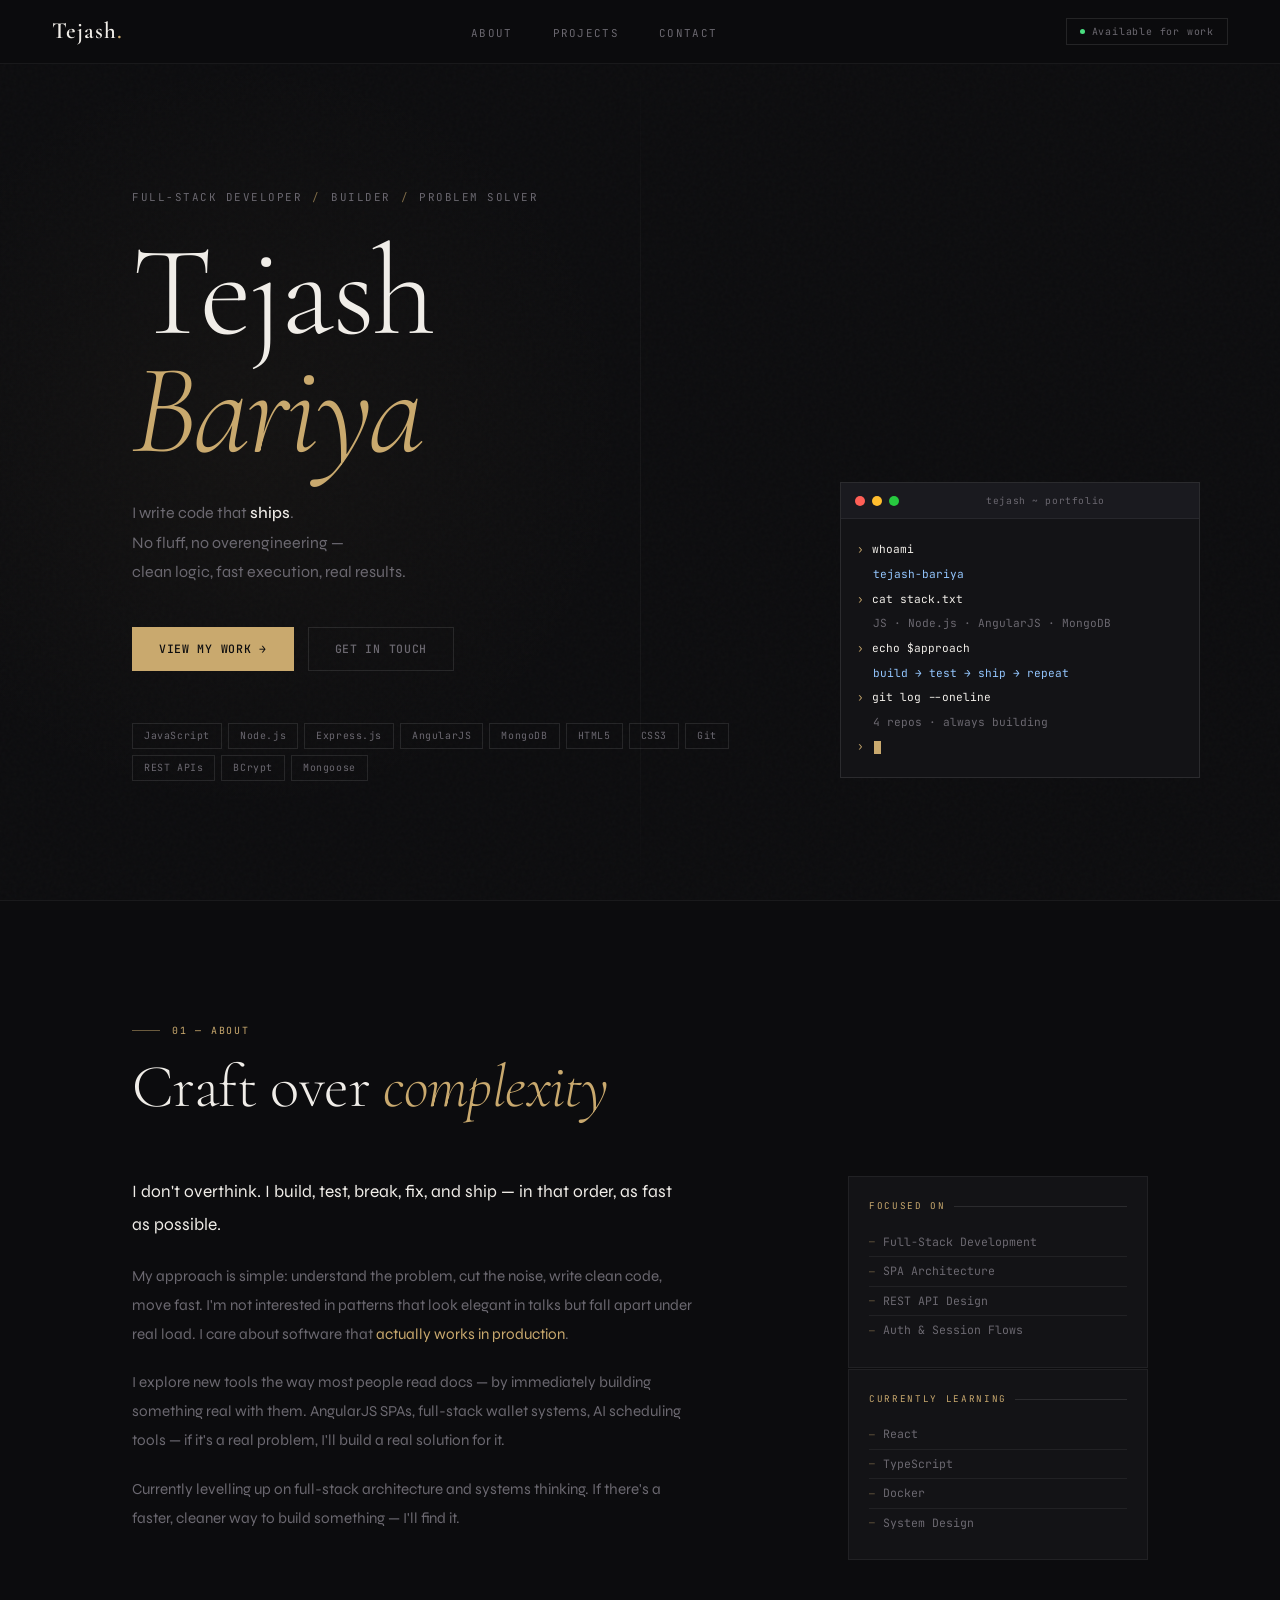
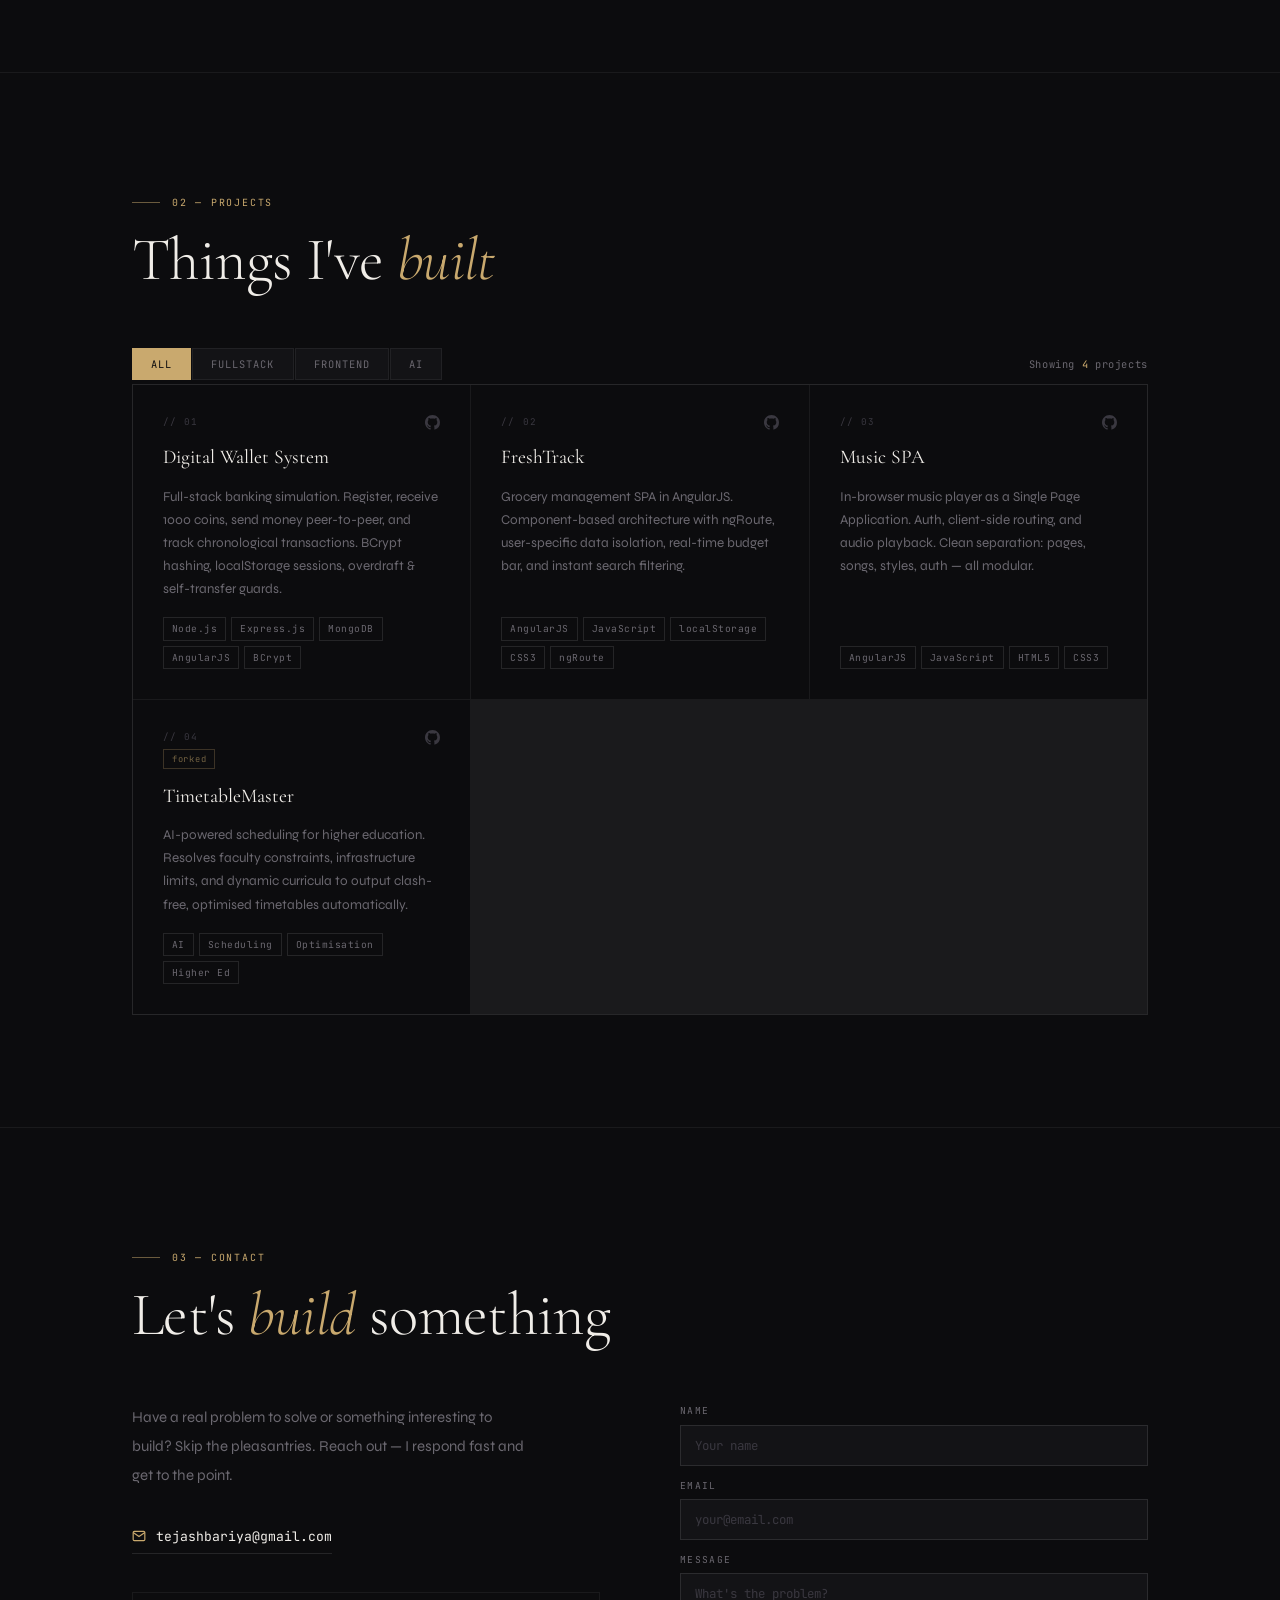
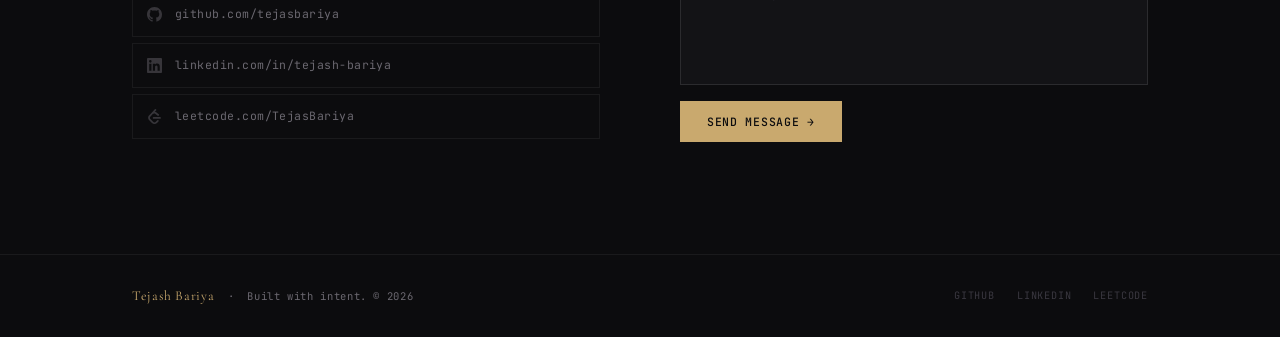
==== index.html @ 7a88cf32 "Add portfolio" ====
<!DOCTYPE html>
<html lang="en">
<head>
  <meta charset="UTF-8" />
  <meta name="viewport" content="width=device-width, initial-scale=1.0" />
  <title>Tejash Bariya — Full-Stack Developer</title>
  <meta name="description" content="Tejash Bariya — full-stack developer. Clean logic, fast execution, real results." />
  <link rel="preconnect" href="https://fonts.googleapis.com" />
  <link href="https://fonts.googleapis.com/css2?family=Cormorant+Garamond:ital,wght@0,300;0,400;0,600;1,300;1,400&family=Syne:wght@400;500;600;700;800&family=JetBrains+Mono:wght@300;400;500&display=swap" rel="stylesheet" />
  <link rel="stylesheet" href="assets/css/styles.css" />
</head>
<body>

<div class="cur-dot"  id="curDot"></div>
<div class="cur-ring" id="curRing"></div>

<nav class="nav" id="mainNav">
  <div class="logo">Tejash<span class="dot">.</span></div>
  <ul class="nav-links" id="navLinks">
    <li><a href="#about"    data-section="about">About</a></li>
    <li><a href="#projects" data-section="projects">Projects</a></li>
    <li><a href="#contact"  data-section="contact">Contact</a></li>
  </ul>
  <div style="display:flex;align-items:center;gap:16px;">
    <div class="avail-badge">
      <span class="avail-dot"></span>
      Available for work
    </div>
    <button class="burger" id="burgerBtn" aria-label="Toggle menu" aria-expanded="false">
      <span></span><span></span><span></span>
    </button>
  </div>
</nav>

<div class="mob-menu" id="mobMenu" aria-hidden="true">
  <a href="#about"    class="mob-link">About</a>
  <a href="#projects" class="mob-link">Projects</a>
  <a href="#contact"  class="mob-link">Contact</a>
  <div class="mob-socials">
    <a href="https://github.com/tejasbariya"             target="_blank" rel="noopener">GitHub</a>
    <a href="https://www.linkedin.com/in/tejash-bariya/" target="_blank" rel="noopener">LinkedIn</a>
    <a href="https://leetcode.com/u/TejasBariya/"        target="_blank" rel="noopener">LeetCode</a>
  </div>
</div>

<main>

  <section class="hero" id="home">
    <div class="hero-noise"></div>
    <div class="hero-line"></div>
    <div class="hero-glow"></div>
    <div class="wrap" style="width:100%;position:relative;">
      <div class="hero-inner">

        <div class="hero-eyebrow">
          Full-Stack Developer
          <span class="sep">/</span>
          Builder
          <span class="sep">/</span>
          Problem Solver
        </div>

        <h1 class="hero-name">
          <span class="filled">Tejash</span>
          <span class="outline"><span class="gold-italic">Bariya</span></span>
        </h1>

        <p class="hero-desc">
          I write code that <strong>ships</strong>.<br />
          No fluff, no overengineering —<br />
          clean logic, fast execution, real results.
        </p>

        <div class="hero-actions">
          <a href="#projects" class="btn btn-primary">View My Work →</a>
          <a href="#contact"  class="btn btn-ghost">Get In Touch</a>
        </div>

        <div class="hero-tech" id="heroTech"></div>
      </div>

      <div class="term-widget" aria-hidden="true">
        <div class="term-bar">
          <span class="tb r"></span>
          <span class="tb y"></span>
          <span class="tb g"></span>
          <span class="term-file">tejash ~ portfolio</span>
        </div>
        <div class="term-body" id="termBody"></div>
      </div>
    </div>
  </section>

  <section class="section" id="about">
    <div class="wrap">
      <div class="reveal">
        <div class="sec-label">01 — About</div>
        <h2 class="sec-title">Craft over <em>complexity</em></h2>
      </div>
      <div class="about-wrap">
        <div class="about-body reveal">
          <p>I don't overthink. I build, test, break, fix, and ship — in that order, as fast as possible.</p>
          <p>My approach is simple: understand the problem, cut the noise, write clean code, move fast. I'm not interested in patterns that look elegant in talks but fall apart under real load. I care about software that <em>actually works in production</em>.</p>
          <p>I explore new tools the way most people read docs — by immediately building something real with them. AngularJS SPAs, full-stack wallet systems, AI scheduling tools — if it's a real problem, I'll build a real solution for it.</p>
          <p>Currently levelling up on full-stack architecture and systems thinking. If there's a faster, cleaner way to build something — I'll find it.</p>
        </div>
        <div class="info-stack reveal" id="infoCards"></div>
      </div>
    </div>
  </section>

  <section class="section" id="projects">
    <div class="wrap">
      <div class="reveal">
        <div class="sec-label">02 — Projects</div>
        <h2 class="sec-title">Things I've <em>built</em></h2>
      </div>
      <div class="reveal">
        <div class="projects-top">
          <div class="filter-row" id="filterBar"></div>
          <div class="proj-tally">Showing <span id="projCount">4</span> projects</div>
        </div>
        <div class="proj-grid" id="projGrid"></div>
      </div>
    </div>
  </section>

  <section class="section" id="contact">
    <div class="wrap">
      <div class="reveal">
        <div class="sec-label">03 — Contact</div>
        <h2 class="sec-title">Let's <em>build</em> something</h2>
      </div>
      <div class="contact-wrap">

        <div class="reveal">
          <p class="contact-intro">
            Have a real problem to solve or something interesting to build?
            Skip the pleasantries. Reach out — I respond fast and get to the point.
          </p>
          <a href="mailto:tejashbariya@gmail.com" class="contact-email-link">
            <svg width="14" height="14" viewBox="0 0 24 24" fill="none" stroke="currentColor" stroke-width="2">
              <path d="M4 4h16c1.1 0 2 .9 2 2v12c0 1.1-.9 2-2 2H4c-1.1 0-2-.9-2-2V6c0-1.1.9-2 2-2z"/>
              <polyline points="22,6 12,13 2,6"/>
            </svg>
            tejashbariya@gmail.com
          </a>
          <div class="social-list">
            <a href="https://github.com/tejasbariya" target="_blank" rel="noopener" class="social-link">
              <svg width="15" height="15" viewBox="0 0 24 24" fill="currentColor"><path d="M12 0C5.37 0 0 5.37 0 12c0 5.31 3.435 9.795 8.205 11.385.6.105.825-.255.825-.57 0-.285-.015-1.23-.015-2.235-3.015.555-3.795-.735-4.035-1.41-.135-.345-.72-1.41-1.23-1.695-.42-.225-1.02-.78-.015-.795.945-.015 1.62.87 1.845 1.23 1.08 1.815 2.805 1.305 3.495.99.105-.78.42-1.305.765-1.605-2.67-.3-5.46-1.335-5.46-5.925 0-1.305.465-2.385 1.23-3.225-.12-.3-.54-1.53.12-3.18 0 0 1.005-.315 3.3 1.23.96-.27 1.98-.405 3-.405s2.04.135 3 .405c2.295-1.56 3.3-1.23 3.3-1.23.66 1.65.24 2.88.12 3.18.765.84 1.23 1.905 1.23 3.225 0 4.605-2.805 5.625-5.475 5.925.435.375.81 1.095.81 2.22 0 1.605-.015 2.895-.015 3.3 0 .315.225.69.825.57A12.02 12.02 0 0 0 24 12c0-6.63-5.37-12-12-12z"/></svg>
              <span class="social-name">github.com/tejasbariya</span>
              <span class="social-arr">→</span>
            </a>
            <a href="https://www.linkedin.com/in/tejash-bariya/" target="_blank" rel="noopener" class="social-link">
              <svg width="15" height="15" viewBox="0 0 24 24" fill="currentColor"><path d="M20.447 20.452h-3.554v-5.569c0-1.328-.027-3.037-1.852-3.037-1.853 0-2.136 1.445-2.136 2.939v5.667H9.351V9h3.414v1.561h.046c.477-.9 1.637-1.85 3.37-1.85 3.601 0 4.267 2.37 4.267 5.455v6.286zM5.337 7.433a2.062 2.062 0 0 1-2.063-2.065 2.064 2.064 0 1 1 2.063 2.065zm1.782 13.019H3.555V9h3.564v11.452zM22.225 0H1.771C.792 0 0 .774 0 1.729v20.542C0 23.227.792 24 1.771 24h20.451C23.2 24 24 23.227 24 22.271V1.729C24 .774 23.2 0 22.222 0h.003z"/></svg>
              <span class="social-name">linkedin.com/in/tejash-bariya</span>
              <span class="social-arr">→</span>
            </a>
            <a href="https://leetcode.com/u/TejasBariya/" target="_blank" rel="noopener" class="social-link">
              <svg width="15" height="15" viewBox="0 0 24 24" fill="currentColor"><path d="M13.483 0a1.374 1.374 0 0 0-.961.438L7.116 6.226l-3.854 4.126a5.266 5.266 0 0 0-1.209 2.104 5.35 5.35 0 0 0-.125.513 5.527 5.527 0 0 0 .062 2.362 5.83 5.83 0 0 0 .349 1.017 5.938 5.938 0 0 0 1.271 1.818l4.277 4.193.039.038c2.248 2.165 5.852 2.133 8.063-.074l2.396-2.392c.54-.54.54-1.414.003-1.955a1.378 1.378 0 0 0-1.951-.003l-2.396 2.392a3.021 3.021 0 0 1-4.205.038l-.02-.019-4.276-4.193c-.652-.64-.972-1.469-.948-2.263a2.68 2.68 0 0 1 .066-.523 2.545 2.545 0 0 1 .619-1.164L9.13 8.114c1.058-1.134 3.204-1.27 4.43-.278l3.501 2.831c.593.48 1.461.387 1.94-.207a1.384 1.384 0 0 0-.207-1.943l-3.5-2.831c-.8-.647-1.766-1.045-2.774-1.202l2.015-2.158A1.384 1.384 0 0 0 13.483 0zm-2.866 12.815a1.38 1.38 0 0 0-1.38 1.382 1.38 1.38 0 0 0 1.38 1.382H20.79a1.38 1.38 0 0 0 1.38-1.382 1.38 1.38 0 0 0-1.38-1.382z"/></svg>
              <span class="social-name">leetcode.com/TejasBariya</span>
              <span class="social-arr">→</span>
            </a>
          </div>
        </div>

        <div class="reveal">
          <form class="form-stack" id="contactForm" novalidate>
            <div class="form-group">
              <label class="form-label" for="fname">Name</label>
              <input id="fname" type="text" name="name" class="form-input" placeholder="Your name" required autocomplete="name" />
            </div>
            <div class="form-group">
              <label class="form-label" for="femail">Email</label>
              <input id="femail" type="email" name="email" class="form-input" placeholder="your@email.com" required autocomplete="email" />
            </div>
            <div class="form-group">
              <label class="form-label" for="fmsg">Message</label>
              <textarea id="fmsg" name="message" class="form-input form-textarea" placeholder="What's the problem?" required></textarea>
            </div>
            <div class="form-footer">
              <button type="submit" class="btn btn-primary" id="submitBtn">Send Message →</button>
              <span class="form-status" id="formStatus" role="status" aria-live="polite"></span>
            </div>
          </form>
        </div>

      </div>
    </div>
  </section>

</main>

<footer>
  <div class="wrap">
    <div class="footer-inner">
      <div class="footer-left"><strong>Tejash Bariya</strong> &nbsp;·&nbsp; Built with intent. &copy; <span id="footYear"></span></div>
      <div class="footer-right">
        <a href="https://github.com/tejasbariya"             target="_blank" rel="noopener">GitHub</a>
        <a href="https://www.linkedin.com/in/tejash-bariya/" target="_blank" rel="noopener">LinkedIn</a>
        <a href="https://leetcode.com/u/TejasBariya/"        target="_blank" rel="noopener">LeetCode</a>
      </div>
    </div>
  </div>
</footer>

<script src="data/data.js"></script>
<script src="assets/js/main.js"></script>
</body>
</html>
---- assets/css/styles.css ----
@import url('https://fonts.googleapis.com/css2?family=Cormorant+Garamond:ital,wght@0,300;0,400;0,600;1,300;1,400&family=Syne:wght@400;500;600;700;800&family=JetBrains+Mono:wght@300;400;500&display=swap');

*, *::before, *::after { box-sizing: border-box; margin: 0; padding: 0; }

:root {
  --ink:    #0c0c0e;
  --ink2:   #131316;
  --ink3:   #1a1a1f;
  --border: rgba(255,255,255,.06);
  --border2:rgba(255,255,255,.10);
  --text:   #f0ede8;
  --muted:  #6b6870;
  --muted2: #3a3840;
  --gold:   #c9a96e;
  --gold-d: #a07840;
  --gold-g: rgba(201,169,110,.07);
  --gold-glow: rgba(201,169,110,.15);
  --mono:   'JetBrains Mono', monospace;
  --serif:  'Cormorant Garamond', serif;
  --sans:   'Syne', sans-serif;
  --nav-h:  64px;
  --max:    1120px;
  --ease:   cubic-bezier(.25,.46,.45,.94);
}

html { scroll-behavior: smooth; font-size: 16px; }

body {
  background: var(--ink);
  color: var(--text);
  font-family: var(--sans);
  line-height: 1.6;
  -webkit-font-smoothing: antialiased;
  overflow-x: hidden;
}

a { color: inherit; text-decoration: none; }
ul { list-style: none; }
button { font-family: inherit; cursor: pointer; }

::-webkit-scrollbar { width: 2px; }
::-webkit-scrollbar-track { background: var(--ink); }
::-webkit-scrollbar-thumb { background: var(--muted2); }
::-webkit-scrollbar-thumb:hover { background: var(--gold); }
::selection { background: var(--gold); color: #000; }

.cur-dot, .cur-ring {
  position: fixed; border-radius: 50%;
  pointer-events: none; z-index: 9999; opacity: 0;
  left: -100px; top: -100px; transition: opacity .3s;
}
.cur-dot {
  width: 7px; height: 7px; background: var(--gold);
  transform: translate(-50%,-50%);
  transition: opacity .3s, transform .1s;
}
.cur-ring {
  width: 32px; height: 32px;
  border: 1px solid rgba(201,169,110,.35);
  transform: translate(-50%,-50%);
  transition: opacity .3s, width .18s, height .18s, border-color .18s;
}
body.mouse-active .cur-dot,
body.mouse-active .cur-ring { opacity: 1; }
body.mouse-active,
body.mouse-active a,
body.mouse-active button { cursor: none; }
.cur-dot.hov { transform: translate(-50%,-50%) scale(.2); }
.cur-ring.hov { width: 52px; height: 52px; border-color: rgba(201,169,110,.7); }

nav.nav {
  position: fixed; top: 0; left: 0; right: 0; height: var(--nav-h);
  display: flex; align-items: center; justify-content: space-between;
  padding: 0 52px;
  background: rgba(12,12,14,.92);
  backdrop-filter: blur(20px);
  border-bottom: 1px solid var(--border);
  z-index: 500; transition: border-color .4s;
}
nav.nav.lit { border-bottom-color: rgba(201,169,110,.18); }

.logo {
  font-family: var(--serif);
  font-size: 1.45rem; font-weight: 600; letter-spacing: .04em;
  color: var(--text);
}
.logo .dot { color: var(--gold); }

.nav-links { display: flex; gap: 40px; }
.nav-links a {
  font-family: var(--mono);
  font-size: .68rem; letter-spacing: .12em; text-transform: uppercase;
  color: var(--muted); transition: color .2s;
  position: relative; padding-bottom: 2px;
}
.nav-links a::after {
  content: ''; position: absolute; bottom: -2px; left: 0; right: 0;
  height: 1px; background: var(--gold);
  transform: scaleX(0); transform-origin: left;
  transition: transform .25s var(--ease);
}
.nav-links a:hover,
.nav-links a.active { color: var(--text); }
.nav-links a.active::after,
.nav-links a:hover::after { transform: scaleX(1); }

.avail-badge {
  display: flex; align-items: center; gap: 7px;
  font-family: var(--mono); font-size: .62rem; letter-spacing: .08em;
  color: var(--muted); border: 1px solid var(--border2);
  padding: 5px 13px;
}
.avail-dot {
  width: 5px; height: 5px; border-radius: 50%; background: #4ade80;
  animation: pulse 2.2s infinite;
}
@keyframes pulse {
  0%,100% { opacity:1; box-shadow: 0 0 0 0 rgba(74,222,128,.4); }
  50%      { opacity:.7; box-shadow: 0 0 0 5px rgba(74,222,128,0); }
}

.burger {
  display: none; flex-direction: column; gap: 5px;
  background: none; border: none; padding: 6px 4px;
}
.burger span { display: block; width: 22px; height: 1px; background: var(--muted); transition: all .25s; }
.burger.open span:nth-child(1) { transform: translateY(6px) rotate(45deg); background: var(--gold); }
.burger.open span:nth-child(2) { opacity: 0; }
.burger.open span:nth-child(3) { transform: translateY(-6px) rotate(-45deg); background: var(--gold); }

.mob-menu {
  position: fixed; top: var(--nav-h); left: 0; right: 0; bottom: 0;
  background: var(--ink); z-index: 490;
  display: flex; flex-direction: column; justify-content: center;
  padding: 56px 52px;
  transform: translateX(100%);
  transition: transform .38s cubic-bezier(.77,0,.175,1);
  visibility: hidden;
}
.mob-menu.open { transform: translateX(0); visibility: visible; }
.mob-link {
  display: block;
  font-family: var(--serif); font-size: 2.8rem; font-weight: 300; font-style: italic;
  color: var(--muted2); padding: 14px 0;
  border-bottom: 1px solid var(--border);
  transition: color .2s, padding-left .22s;
}
.mob-link:hover { color: var(--text); padding-left: 16px; }
.mob-socials { display: flex; gap: 24px; margin-top: 40px; }
.mob-socials a {
  font-family: var(--mono); font-size: .7rem; letter-spacing: .08em;
  color: var(--muted); text-transform: uppercase; transition: color .2s;
}
.mob-socials a:hover { color: var(--gold); }

main { padding-top: var(--nav-h); }
.wrap { max-width: var(--max); margin: 0 auto; padding: 0 52px; }
.section { padding: 112px 0; border-top: 1px solid var(--border); }

.sec-label {
  display: inline-flex; align-items: center; gap: 12px;
  font-family: var(--mono); font-size: .62rem;
  color: var(--gold); letter-spacing: .18em; text-transform: uppercase;
  margin-bottom: 16px;
}
.sec-label::before { content: ''; width: 28px; height: 1px; background: var(--gold); opacity: .5; }
.sec-title {
  font-family: var(--serif); font-weight: 300;
  font-size: clamp(2.4rem, 5vw, 3.8rem);
  line-height: 1.08; letter-spacing: -.01em; color: var(--text);
  margin-bottom: 56px;
}
.sec-title em { font-style: italic; color: var(--gold); }

.hero {
  min-height: calc(100vh - var(--nav-h));
  display: flex; align-items: center;
  position: relative; overflow: hidden;
}

.hero-noise {
  position: absolute; inset: 0; opacity: .025; pointer-events: none;
  background-image: url("data:image/svg+xml,%3Csvg viewBox='0 0 256 256' xmlns='http://www.w3.org/2000/svg'%3E%3Cfilter id='noise'%3E%3CfeTurbulence type='fractalNoise' baseFrequency='0.9' numOctaves='4' stitchTiles='stitch'/%3E%3C/filter%3E%3Crect width='100%25' height='100%25' filter='url(%23noise)'/%3E%3C/svg%3E");
  background-repeat: repeat;
}

.hero-line {
  position: absolute; top: 0; bottom: 0; left: 50%;
  width: 1px; background: linear-gradient(to bottom, transparent, var(--border2) 30%, var(--border2) 70%, transparent);
  opacity: .4;
}

.hero-glow {
  position: absolute; width: 900px; height: 900px;
  left: -200px; top: 50%; transform: translateY(-55%);
  background: radial-gradient(circle, rgba(201,169,110,.04) 0%, transparent 60%);
  pointer-events: none;
}

.hero-inner { position: relative; z-index: 1; max-width: 680px; }

.hero-eyebrow {
  display: inline-flex; align-items: center; gap: 10px;
  font-family: var(--mono); font-size: .68rem; letter-spacing: .14em;
  color: var(--muted); text-transform: uppercase;
  margin-bottom: 28px;
  opacity: 0; animation: slideUp .6s .1s var(--ease) forwards;
}
.hero-eyebrow .sep { color: var(--gold); opacity: .6; }

.hero-name {
  font-family: var(--serif); font-weight: 300;
  font-size: clamp(4rem, 10vw, 8.5rem);
  line-height: .92; letter-spacing: -.02em;
  margin-bottom: 28px;
  opacity: 0; animation: slideUp .7s .2s var(--ease) forwards;
}
.hero-name .outline {
  display: block; color: transparent;
  -webkit-text-stroke: 1px rgba(201,169,110,.3);
}
.hero-name .filled { display: block; color: var(--text); }
.hero-name .gold-italic { font-style: italic; color: var(--gold); -webkit-text-stroke: 0; }

.hero-desc {
  font-size: 1rem; color: var(--muted); line-height: 1.85; max-width: 420px;
  margin-bottom: 40px;
  opacity: 0; animation: slideUp .6s .35s var(--ease) forwards;
}
.hero-desc strong { color: var(--text); font-weight: 500; }

.hero-actions {
  display: flex; gap: 14px; flex-wrap: wrap; margin-bottom: 52px;
  opacity: 0; animation: slideUp .6s .45s var(--ease) forwards;
}

.hero-tech {
  display: flex; flex-wrap: wrap; gap: 6px;
  opacity: 0; animation: slideUp .6s .55s var(--ease) forwards;
}
.tech-tag {
  font-family: var(--mono); font-size: .62rem; letter-spacing: .06em;
  padding: 4px 11px; border: 1px solid var(--border2);
  color: var(--muted); transition: all .2s;
}
.tech-tag:hover { border-color: var(--gold); color: var(--gold); background: var(--gold-g); }

.term-widget {
  position: absolute; right: 0; top: 50%; transform: translateY(-50%);
  width: 360px;
  background: var(--ink2);
  border: 1px solid var(--border2);
  font-family: var(--mono); font-size: .7rem;
  opacity: 0; animation: slideUp .7s .65s var(--ease) forwards;
}
.term-bar {
  display: flex; align-items: center; gap: 7px;
  padding: 10px 14px; border-bottom: 1px solid var(--border);
  background: var(--ink3);
}
.tb { width: 10px; height: 10px; border-radius: 50%; }
.tb.r { background: #ff5f56; } .tb.y { background: #ffbd2e; } .tb.g { background: #27c93f; }
.term-file {
  margin: 0 auto; font-size: .6rem; color: var(--muted); letter-spacing: .06em;
}
.term-body { padding: 18px 16px; line-height: 2.2; }
.t-row { display: flex; gap: 8px; }
.t-prompt { color: var(--gold); } .t-cmd { color: var(--text); }
.t-out { color: var(--muted); padding-left: 16px; }
.t-out.hi { color: #93c5fd; }
.t-cursor {
  display: inline-block; width: 7px; height: 13px;
  background: var(--gold); vertical-align: middle; margin-left: 2px;
  animation: blink 1s step-end infinite;
}
@keyframes blink { 0%,100%{opacity:1} 50%{opacity:0} }

.btn {
  display: inline-flex; align-items: center; gap: 8px;
  padding: 12px 26px;
  font-family: var(--mono); font-size: .72rem; font-weight: 500; letter-spacing: .06em;
  border: 1px solid transparent; transition: all .22s var(--ease);
  white-space: nowrap; text-transform: uppercase;
}
.btn-primary {
  background: var(--gold); color: #0c0c0e; border-color: var(--gold);
}
.btn-primary:hover {
  background: transparent; color: var(--gold);
}
.btn-ghost {
  background: transparent; color: var(--muted); border-color: var(--border2);
}
.btn-ghost:hover { border-color: var(--gold); color: var(--gold); }

.about-wrap {
  display: grid; grid-template-columns: 1fr 300px; gap: 80px; align-items: start;
}
.about-body p {
  font-size: .95rem; color: var(--muted); line-height: 1.9;
  margin-bottom: 20px; max-width: 560px;
}
.about-body p:first-child { color: var(--text); font-size: 1.08rem; }
.about-body em { color: var(--gold); font-style: normal; }

.info-stack { display: flex; flex-direction: column; gap: 1px; }
.info-card {
  background: var(--ink2); padding: 22px 20px; border: 1px solid var(--border);
  transition: border-color .2s;
}
.info-card:hover { border-color: var(--border2); }
.info-card-label {
  font-family: var(--mono); font-size: .58rem; letter-spacing: .18em;
  text-transform: uppercase; color: var(--gold); margin-bottom: 14px;
  display: flex; align-items: center; gap: 8px;
}
.info-card-label::after { content: ''; flex: 1; height: 1px; background: var(--border2); }
.info-card li {
  font-family: var(--mono); font-size: .72rem; color: var(--muted);
  padding: 5px 0; border-bottom: 1px solid var(--border);
  display: flex; align-items: center; gap: 8px;
}
.info-card li:last-child { border: none; }
.info-card li::before { content: '—'; color: var(--gold); opacity: .5; font-size: .6rem; }

.projects-top {
  display: flex; align-items: center; justify-content: space-between;
  margin-bottom: 4px; flex-wrap: wrap; gap: 12px;
}
.filter-row { display: flex; gap: 1px; }
.filter-btn {
  font-family: var(--mono); font-size: .65rem; letter-spacing: .1em; text-transform: uppercase;
  padding: 8px 18px; background: var(--ink2); color: var(--muted);
  border: 1px solid var(--border); transition: all .18s;
}
.filter-btn:hover { background: var(--ink3); color: var(--text); }
.filter-btn.active { background: var(--gold); color: #0c0c0e; border-color: var(--gold); }
.proj-tally {
  font-family: var(--mono); font-size: .65rem; color: var(--muted); letter-spacing: .06em;
}
.proj-tally span { color: var(--gold); }

.proj-grid {
  display: grid; grid-template-columns: repeat(auto-fill, minmax(310px,1fr));
  gap: 1px; background: var(--border); border: 1px solid var(--border);
  margin-top: 2px;
}
.proj-card {
  background: var(--ink); padding: 30px;
  display: flex; flex-direction: column; gap: 16px;
  position: relative; overflow: hidden; transition: background .22s;
}
.proj-card::before {
  content: ''; position: absolute; left: 0; top: 0; bottom: 0;
  width: 0; background: linear-gradient(to bottom, var(--gold), var(--gold-d));
  transition: width .22s var(--ease);
}
.proj-card:hover { background: var(--ink2); }
.proj-card:hover::before { width: 2px; }
.proj-card.hidden { display: none; }

.pc-header { display: flex; justify-content: space-between; align-items: flex-start; }
.pc-num {
  font-family: var(--mono); font-size: .58rem; color: var(--muted2);
  letter-spacing: .12em;
}
.pc-badge {
  font-family: var(--mono); font-size: .55rem; letter-spacing: .08em;
  padding: 2px 8px; border: 1px solid rgba(201,169,110,.25);
  color: rgba(201,169,110,.55); margin-top: 4px; width: fit-content;
}
.pc-links-row { display: flex; gap: 12px; align-items: center; }
.pc-icon { color: var(--muted2); transition: color .18s; display: flex; align-items: center; }
.pc-icon:hover { color: var(--gold); }

.pc-title {
  font-family: var(--serif); font-size: 1.22rem; font-weight: 400;
  color: var(--text); line-height: 1.2;
}
.pc-desc { font-size: .84rem; color: var(--muted); line-height: 1.72; flex: 1; }
.pc-tags { display: flex; flex-wrap: wrap; gap: 5px; }
.p-tag {
  font-family: var(--mono); font-size: .6rem; letter-spacing: .05em;
  padding: 3px 8px; border: 1px solid var(--border2); color: var(--muted);
  transition: all .15s;
}
.proj-card:hover .p-tag { border-color: rgba(201,169,110,.2); }

.contact-wrap { display: grid; grid-template-columns: 1fr 1fr; gap: 80px; align-items: start; }
.contact-intro { font-size: .94rem; color: var(--muted); line-height: 1.9; margin-bottom: 36px; max-width: 400px; }
.contact-email-link {
  display: inline-flex; align-items: center; gap: 10px;
  font-family: var(--mono); font-size: .82rem; color: var(--text);
  border-bottom: 1px solid var(--border2); padding-bottom: 6px;
  margin-bottom: 38px; transition: all .2s;
}
.contact-email-link:hover { color: var(--gold); border-color: var(--gold); }
.contact-email-link svg { color: var(--gold); }

.social-list { display: flex; flex-direction: column; gap: 6px; }
.social-link {
  display: flex; align-items: center; gap: 13px;
  font-family: var(--mono); font-size: .72rem; letter-spacing: .04em;
  color: var(--muted); padding: 12px 14px;
  border: 1px solid var(--border); transition: all .2s;
}
.social-link:hover {
  border-color: rgba(201,169,110,.35); color: var(--text);
  background: var(--gold-g); padding-left: 18px;
}
.social-link svg { opacity: .45; transition: opacity .2s; flex-shrink: 0; }
.social-link:hover svg { opacity: .9; }
.social-name { flex: 1; }
.social-arr { opacity: 0; transform: translateX(-4px); transition: all .2s; font-size: .75rem; }
.social-link:hover .social-arr { opacity: 1; transform: translateX(0); color: var(--gold); }

.form-stack { display: flex; flex-direction: column; gap: 12px; }
.form-group { display: flex; flex-direction: column; gap: 6px; }
.form-label {
  font-family: var(--mono); font-size: .6rem; letter-spacing: .14em;
  text-transform: uppercase; color: var(--muted);
}
.form-input {
  width: 100%; background: var(--ink2);
  border: 1px solid var(--border2); color: var(--text);
  font-family: var(--mono); font-size: .78rem;
  padding: 11px 14px; outline: none; resize: none;
  transition: border-color .18s, background .18s;
}
.form-input::placeholder { color: var(--muted2); }
.form-input:focus { border-color: var(--gold); background: var(--ink3); }
.form-textarea { min-height: 112px; }
.form-footer { display: flex; align-items: center; gap: 18px; margin-top: 4px; flex-wrap: wrap; }
.form-status {
  font-family: var(--mono); font-size: .7rem; color: var(--gold); min-height: 18px;
}
.form-status.error { color: #f87171; }

footer {
  border-top: 1px solid var(--border); padding: 30px 0;
  margin-top: 0;
}
.footer-inner {
  display: flex; justify-content: space-between; align-items: center;
  flex-wrap: wrap; gap: 14px;
}
.footer-left {
  font-family: var(--mono); font-size: .66rem; letter-spacing: .06em; color: var(--muted);
}
.footer-left strong { color: var(--gold); font-weight: 400; font-family: var(--serif); font-size: .85rem; }
.footer-right { display: flex; gap: 22px; }
.footer-right a {
  font-family: var(--mono); font-size: .64rem; letter-spacing: .08em;
  text-transform: uppercase; color: var(--muted2); transition: color .18s;
}
.footer-right a:hover { color: var(--gold); }

@keyframes slideUp {
  from { opacity: 0; transform: translateY(20px); }
  to   { opacity: 1; transform: translateY(0);  }
}
.reveal { opacity: 0; transform: translateY(16px); transition: opacity .5s var(--ease), transform .5s var(--ease); }
.reveal.in-view { opacity: 1; transform: translateY(0); }

@media (max-width: 1060px) { .term-widget { display: none; } }
@media (max-width: 900px) {
  .about-wrap { grid-template-columns: 1fr; }
  .contact-wrap { grid-template-columns: 1fr; }
}
@media (max-width: 680px) {
  .wrap { padding: 0 24px; }
  nav.nav { padding: 0 24px; }
  .section { padding: 80px 0; }
  .nav-links, .avail-badge { display: none; }
  .burger { display: flex; }
  .mob-menu { padding: 56px 24px; }
  .footer-inner { flex-direction: column; align-items: flex-start; }
}
@media (max-width: 480px) {
  .proj-grid { grid-template-columns: 1fr; }
  .hero-actions { flex-direction: column; align-items: flex-start; }
}
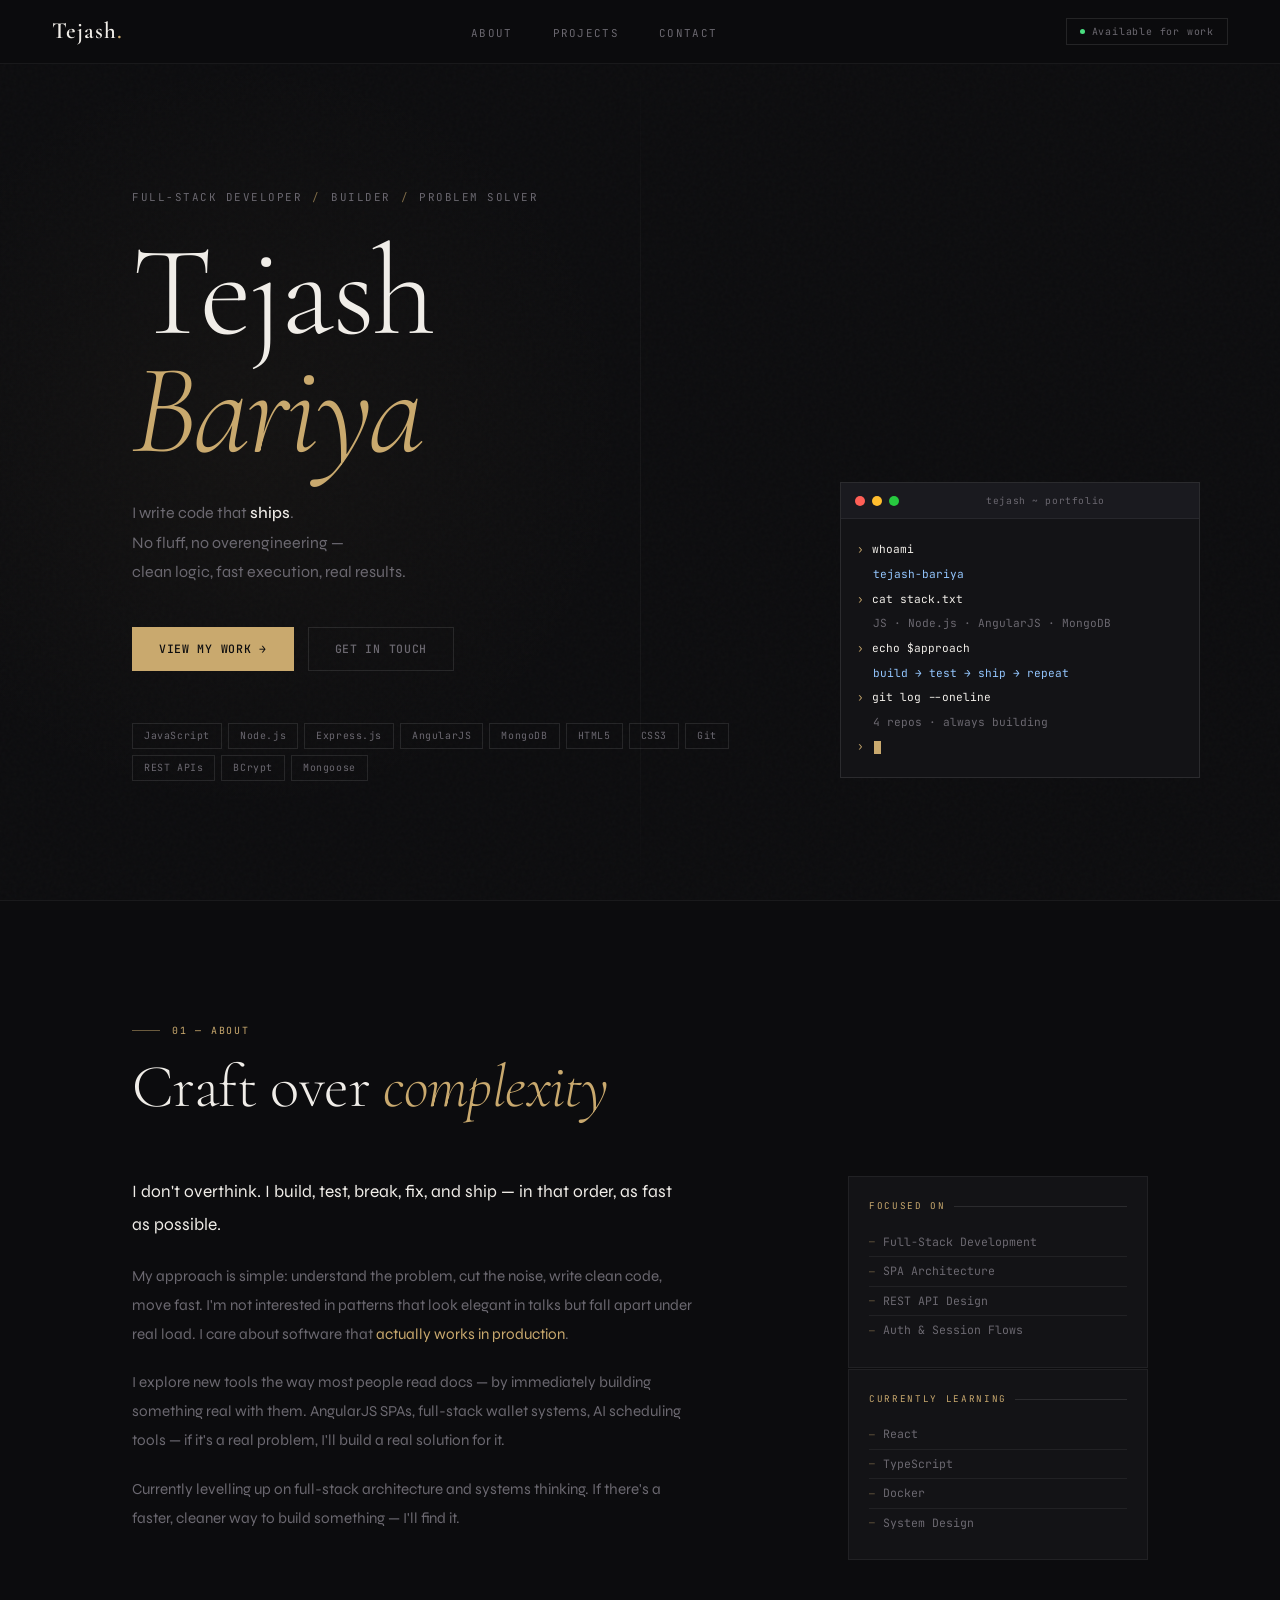
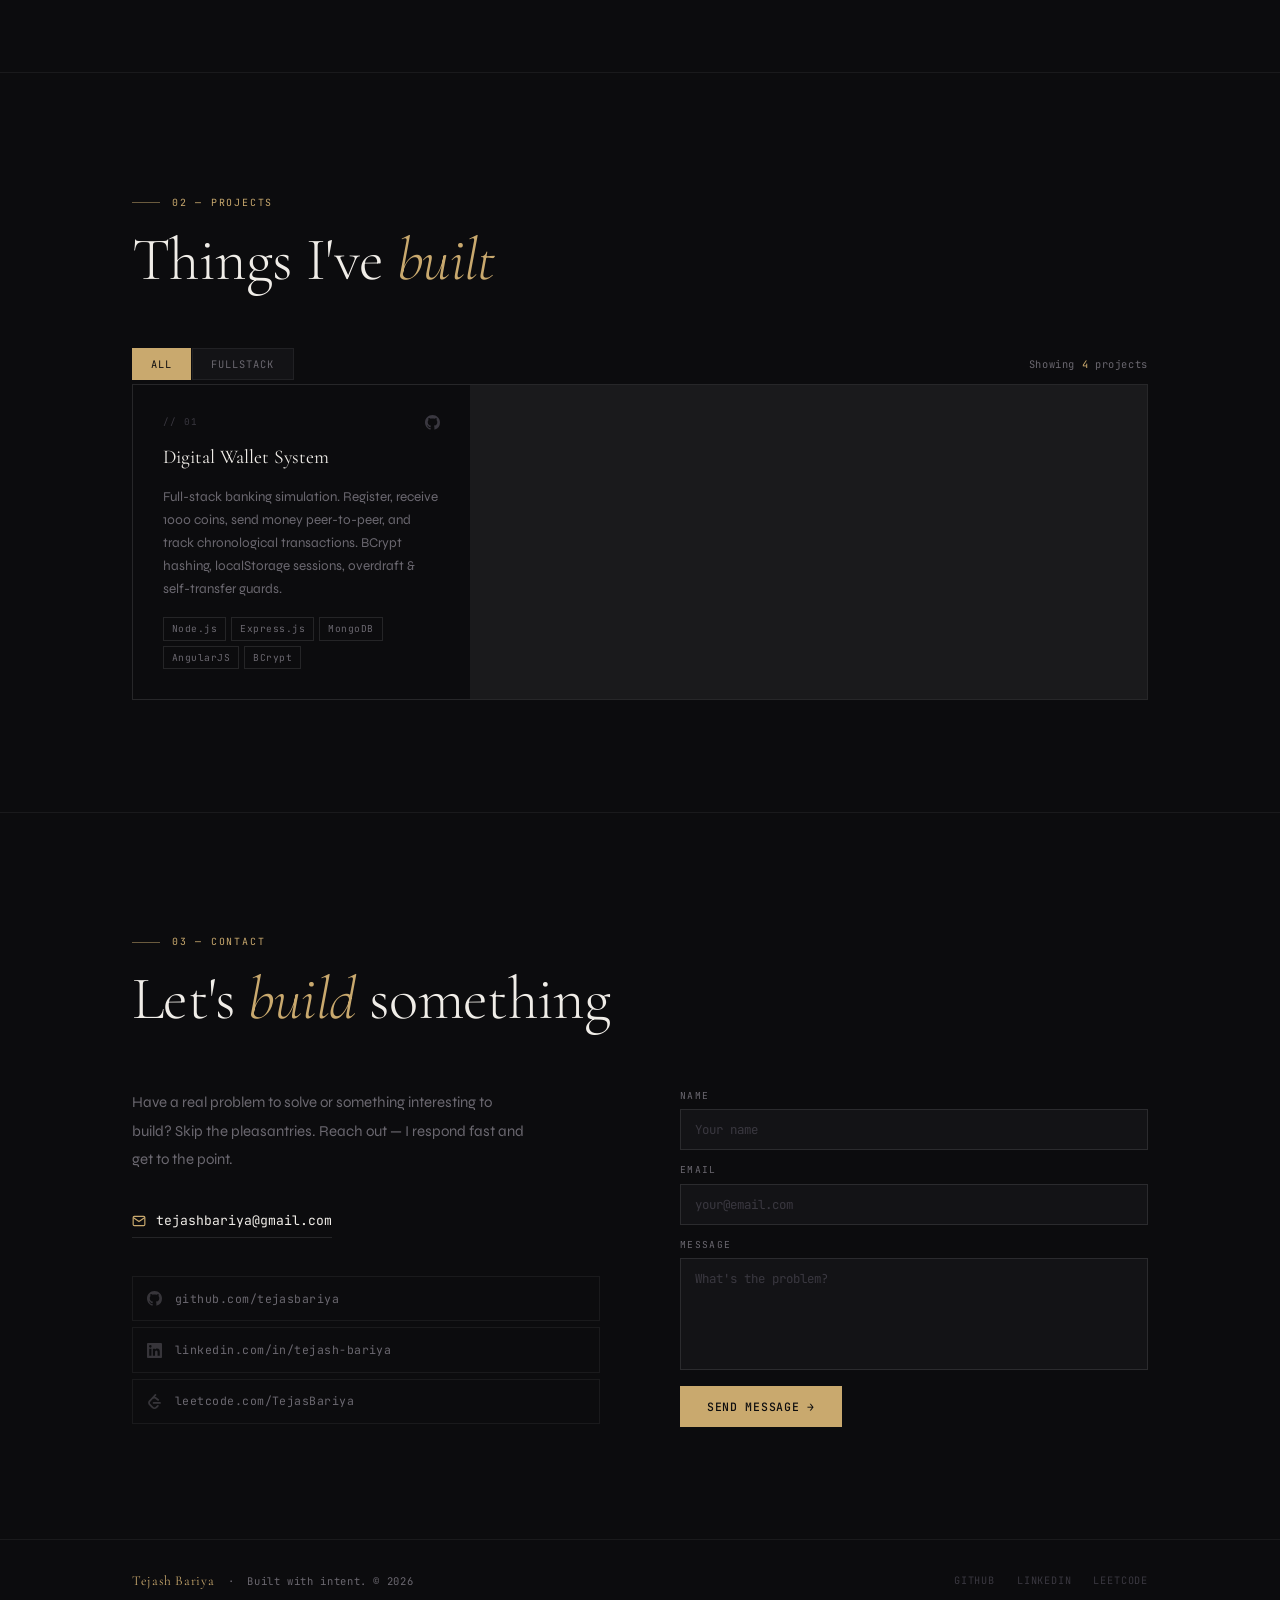
==== commit 2075decc: "feat(Admin): added Admin Panel for Me" ====
--- a/index.html
+++ b/index.html
@@ -8,6 +8,8 @@
   <link rel="preconnect" href="https://fonts.googleapis.com" />
   <link href="https://fonts.googleapis.com/css2?family=Cormorant+Garamond:ital,wght@0,300;0,400;0,600;1,300;1,400&family=Syne:wght@400;500;600;700;800&family=JetBrains+Mono:wght@300;400;500&display=swap" rel="stylesheet" />
   <link rel="stylesheet" href="assets/css/styles.css" />
+  <script src="https://identity.netlify.com/v1/netlify-identity-widget.js"></script>
+  <script src="assets/js/main.js"></script>
 </head>
 <body>
 
@@ -204,7 +206,17 @@
   </div>
 </footer>
 
-<script src="data/data.js"></script>
-<script src="assets/js/main.js"></script>
+<script>
+  if (window.netlifyIdentity) {
+    window.netlifyIdentity.on("init", user => {
+      if (!user) {
+        window.netlifyIdentity.on("login", () => {
+          document.location.href = "/admin/";
+        });
+      }
+    });
+  }
+</script>
+
 </body>
 </html>
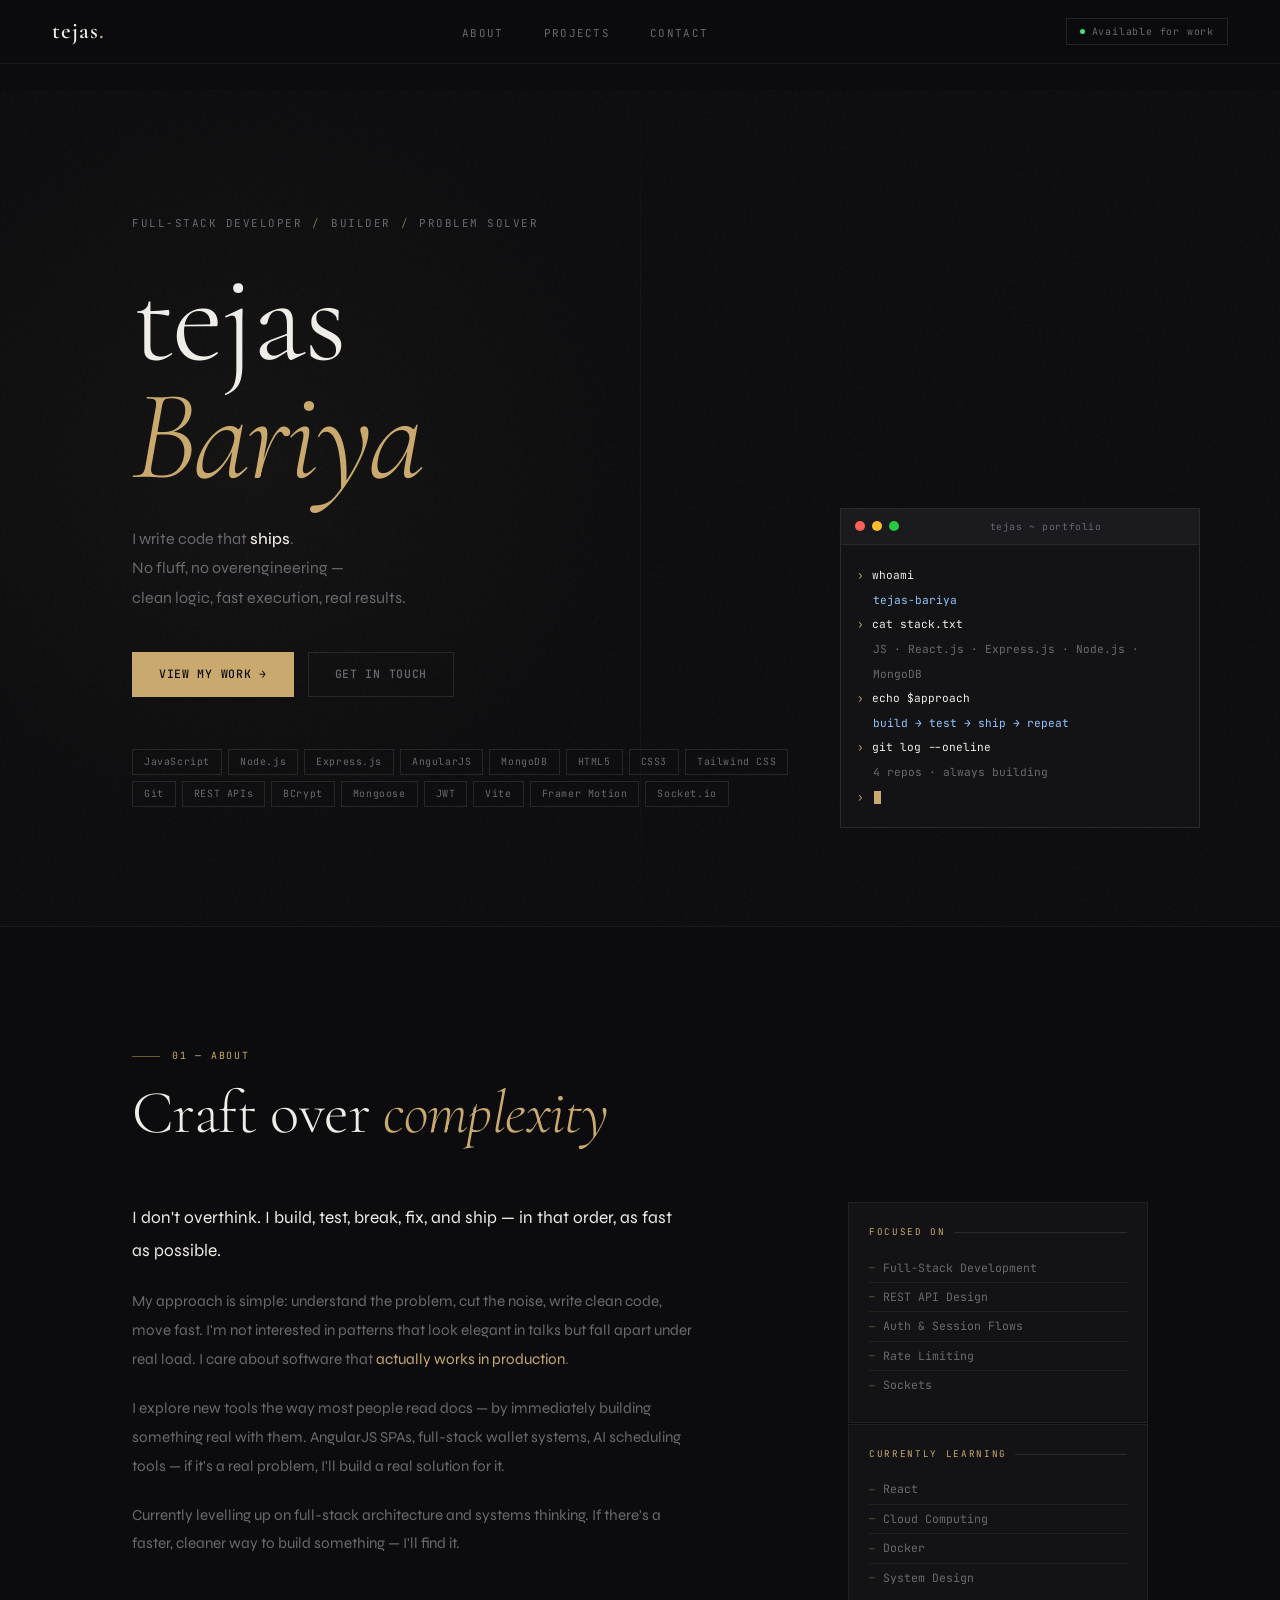
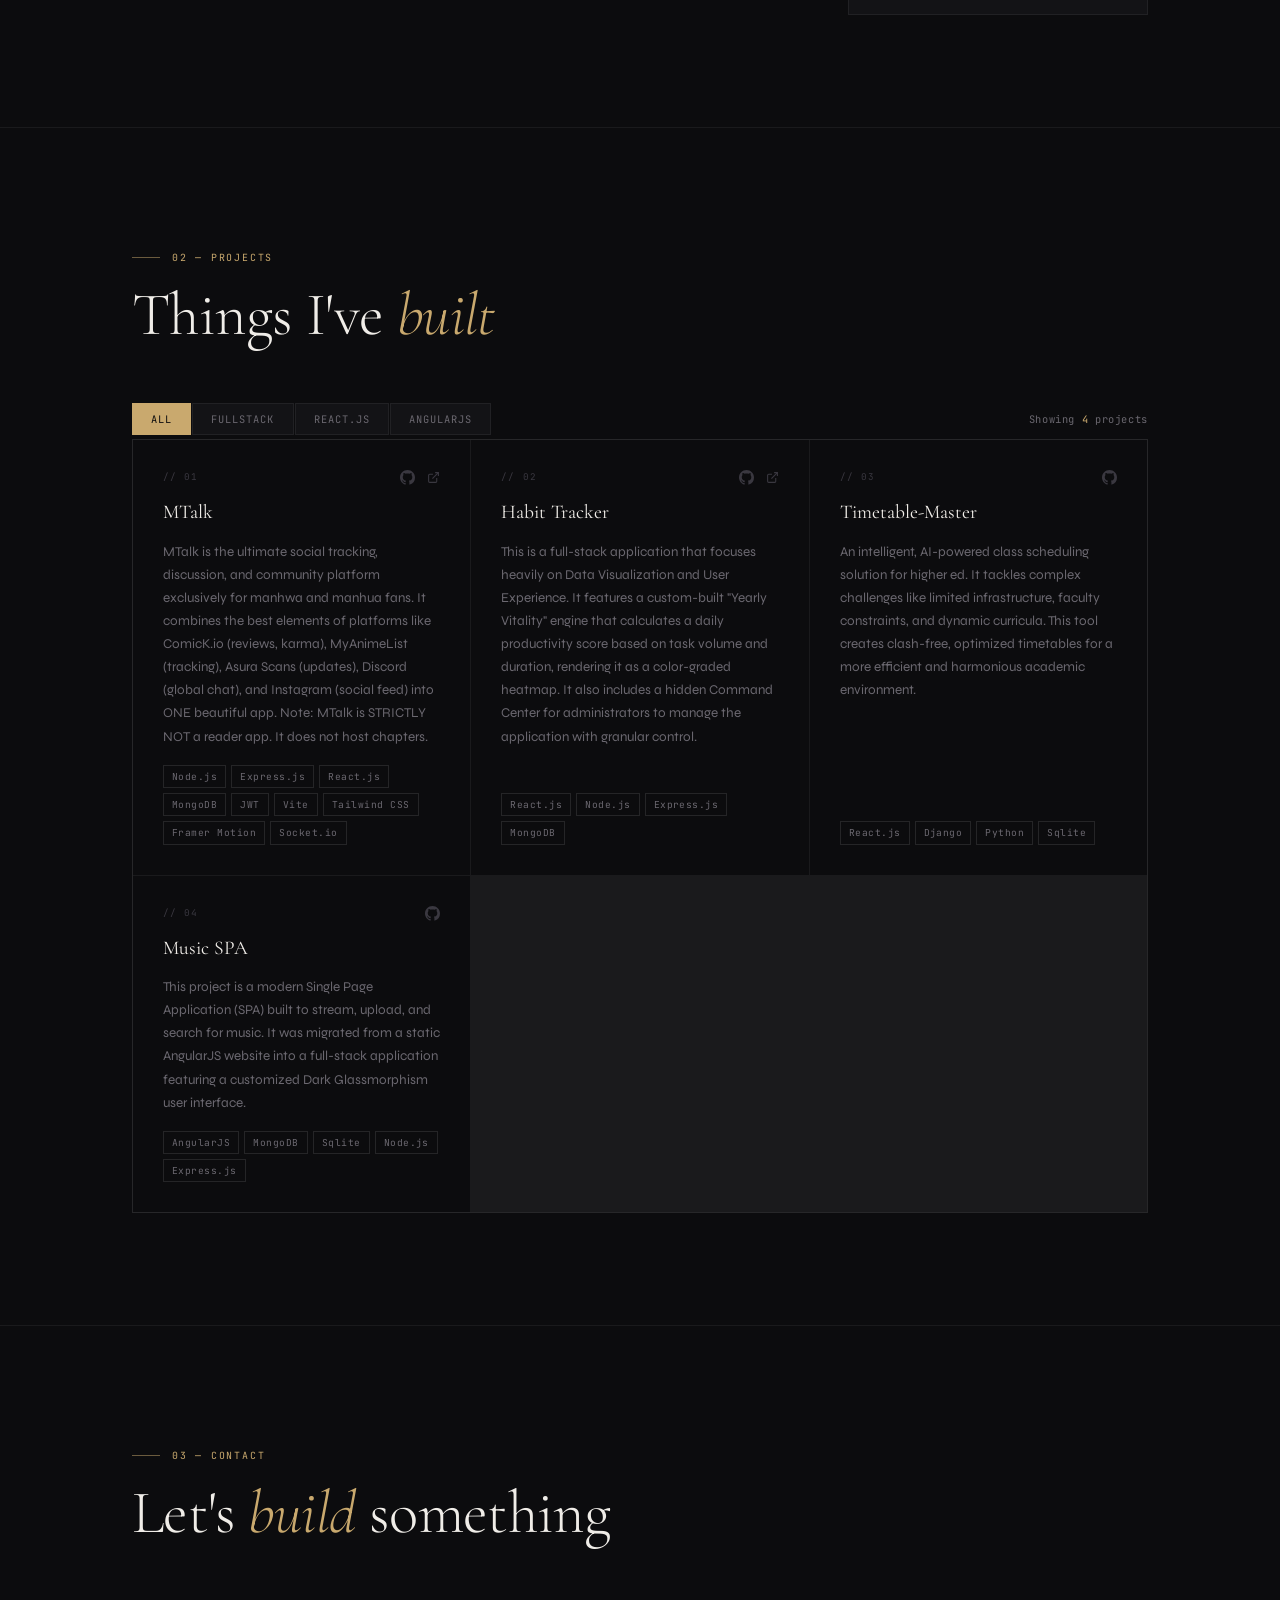
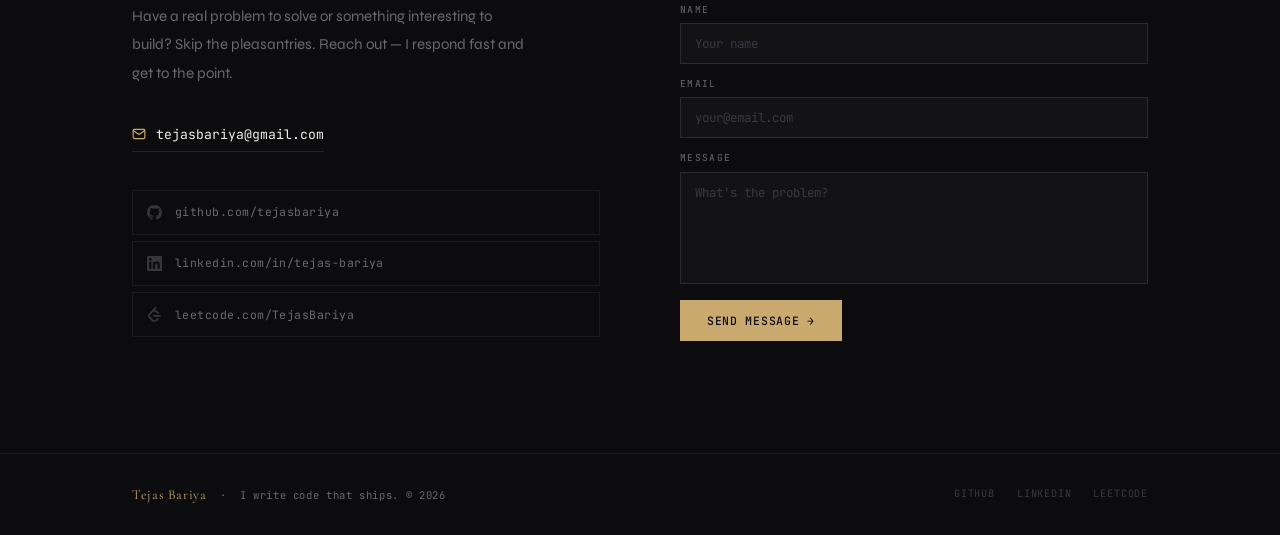
==== commit 1d995030: "Correct name capitalization in index.html" ====
--- a/index.html
+++ b/index.html
@@ -3,9 +3,9 @@
 <head>
   <meta charset="UTF-8" />
   <meta name="viewport" content="width=device-width, initial-scale=1.0" />
-  <title>Tejash Bariya — Full-Stack Developer</title>
-  <meta name="description" content="Tejash Bariya — full-stack developer. Clean logic, fast execution, real results." />
-  <link rel="preconnect" href="https://fonts.googleapis.com" />
+  <title id="site-title"></title>
+  <meta id="site-desc" name="description" content="" />
+   <link rel="preconnect" href="https://fonts.googleapis.com" />
   <link href="https://fonts.googleapis.com/css2?family=Cormorant+Garamond:ital,wght@0,300;0,400;0,600;1,300;1,400&family=Syne:wght@400;500;600;700;800&family=JetBrains+Mono:wght@300;400;500&display=swap" rel="stylesheet" />
   <link rel="stylesheet" href="assets/css/styles.css" />
   <script src="https://identity.netlify.com/v1/netlify-identity-widget.js"></script>
@@ -17,7 +17,7 @@
 <div class="cur-ring" id="curRing"></div>
 
 <nav class="nav" id="mainNav">
-  <div class="logo">Tejash<span class="dot">.</span></div>
+  <div class="logo"><span id="nav-logo-text"></span><span class="dot">.</span></div>
   <ul class="nav-links" id="navLinks">
     <li><a href="#about"    data-section="about">About</a></li>
     <li><a href="#projects" data-section="projects">Projects</a></li>
@@ -40,7 +40,7 @@
   <a href="#contact"  class="mob-link">Contact</a>
   <div class="mob-socials">
     <a href="https://github.com/tejasbariya"             target="_blank" rel="noopener">GitHub</a>
-    <a href="https://www.linkedin.com/in/tejash-bariya/" target="_blank" rel="noopener">LinkedIn</a>
+    <a href="https://www.linkedin.com/in/tejas-bariya/" target="_blank" rel="noopener">LinkedIn</a>
     <a href="https://leetcode.com/u/TejasBariya/"        target="_blank" rel="noopener">LeetCode</a>
   </div>
 </div>
@@ -54,24 +54,14 @@
     <div class="wrap" style="width:100%;position:relative;">
       <div class="hero-inner">
 
-        <div class="hero-eyebrow">
-          Full-Stack Developer
-          <span class="sep">/</span>
-          Builder
-          <span class="sep">/</span>
-          Problem Solver
-        </div>
+        <div class="hero-eyebrow" id="hero-eyebrow"></div>
 
         <h1 class="hero-name">
-          <span class="filled">Tejash</span>
-          <span class="outline"><span class="gold-italic">Bariya</span></span>
+          <span class="filled" id="hero-name-first"></span>
+          <span class="outline"><span class="gold-italic" id="hero-name-last"></span></span>
         </h1>
 
-        <p class="hero-desc">
-          I write code that <strong>ships</strong>.<br />
-          No fluff, no overengineering —<br />
-          clean logic, fast execution, real results.
-        </p>
+        <p class="hero-desc" id="hero-desc"></p>
 
         <div class="hero-actions">
           <a href="#projects" class="btn btn-primary">View My Work →</a>
@@ -86,7 +76,7 @@
           <span class="tb r"></span>
           <span class="tb y"></span>
           <span class="tb g"></span>
-          <span class="term-file">tejash ~ portfolio</span>
+          <span class="term-file">tejas ~ portfolio</span>
         </div>
         <div class="term-body" id="termBody"></div>
       </div>
@@ -100,12 +90,7 @@
         <h2 class="sec-title">Craft over <em>complexity</em></h2>
       </div>
       <div class="about-wrap">
-        <div class="about-body reveal">
-          <p>I don't overthink. I build, test, break, fix, and ship — in that order, as fast as possible.</p>
-          <p>My approach is simple: understand the problem, cut the noise, write clean code, move fast. I'm not interested in patterns that look elegant in talks but fall apart under real load. I care about software that <em>actually works in production</em>.</p>
-          <p>I explore new tools the way most people read docs — by immediately building something real with them. AngularJS SPAs, full-stack wallet systems, AI scheduling tools — if it's a real problem, I'll build a real solution for it.</p>
-          <p>Currently levelling up on full-stack architecture and systems thinking. If there's a faster, cleaner way to build something — I'll find it.</p>
-        </div>
+        <div class="about-body reveal" id="about-body"></div>
         <div class="info-stack reveal" id="infoCards"></div>
       </div>
     </div>
@@ -136,16 +121,13 @@
       <div class="contact-wrap">
 
         <div class="reveal">
-          <p class="contact-intro">
-            Have a real problem to solve or something interesting to build?
-            Skip the pleasantries. Reach out — I respond fast and get to the point.
-          </p>
-          <a href="mailto:tejashbariya@gmail.com" class="contact-email-link">
+          <p class="contact-intro" id="contact-intro"></p>
+          <a href="" class="contact-email-link" id="contact-email-link">
             <svg width="14" height="14" viewBox="0 0 24 24" fill="none" stroke="currentColor" stroke-width="2">
               <path d="M4 4h16c1.1 0 2 .9 2 2v12c0 1.1-.9 2-2 2H4c-1.1 0-2-.9-2-2V6c0-1.1.9-2 2-2z"/>
               <polyline points="22,6 12,13 2,6"/>
             </svg>
-            tejashbariya@gmail.com
+            <span id="contact-email-text"></span>
           </a>
           <div class="social-list">
             <a href="https://github.com/tejasbariya" target="_blank" rel="noopener" class="social-link">
@@ -153,9 +135,9 @@
               <span class="social-name">github.com/tejasbariya</span>
               <span class="social-arr">→</span>
             </a>
-            <a href="https://www.linkedin.com/in/tejash-bariya/" target="_blank" rel="noopener" class="social-link">
+            <a href="https://www.linkedin.com/in/tejas-bariya/" target="_blank" rel="noopener" class="social-link">
               <svg width="15" height="15" viewBox="0 0 24 24" fill="currentColor"><path d="M20.447 20.452h-3.554v-5.569c0-1.328-.027-3.037-1.852-3.037-1.853 0-2.136 1.445-2.136 2.939v5.667H9.351V9h3.414v1.561h.046c.477-.9 1.637-1.85 3.37-1.85 3.601 0 4.267 2.37 4.267 5.455v6.286zM5.337 7.433a2.062 2.062 0 0 1-2.063-2.065 2.064 2.064 0 1 1 2.063 2.065zm1.782 13.019H3.555V9h3.564v11.452zM22.225 0H1.771C.792 0 0 .774 0 1.729v20.542C0 23.227.792 24 1.771 24h20.451C23.2 24 24 23.227 24 22.271V1.729C24 .774 23.2 0 22.222 0h.003z"/></svg>
-              <span class="social-name">linkedin.com/in/tejash-bariya</span>
+              <span class="social-name">linkedin.com/in/tejas-bariya</span>
               <span class="social-arr">→</span>
             </a>
             <a href="https://leetcode.com/u/TejasBariya/" target="_blank" rel="noopener" class="social-link">
@@ -196,10 +178,10 @@
 <footer>
   <div class="wrap">
     <div class="footer-inner">
-      <div class="footer-left"><strong>Tejash Bariya</strong> &nbsp;·&nbsp; Built with intent. &copy; <span id="footYear"></span></div>
+      <div class="footer-left"><strong id="footer-name"></strong> &nbsp;·&nbsp; <span id="footer-tagline"></span> &copy; <span id="footYear"></span></div>
       <div class="footer-right">
         <a href="https://github.com/tejasbariya"             target="_blank" rel="noopener">GitHub</a>
-        <a href="https://www.linkedin.com/in/tejash-bariya/" target="_blank" rel="noopener">LinkedIn</a>
+        <a href="https://www.linkedin.com/in/tejas-bariya/" target="_blank" rel="noopener">LinkedIn</a>
         <a href="https://leetcode.com/u/TejasBariya/"        target="_blank" rel="noopener">LeetCode</a>
       </div>
     </div>
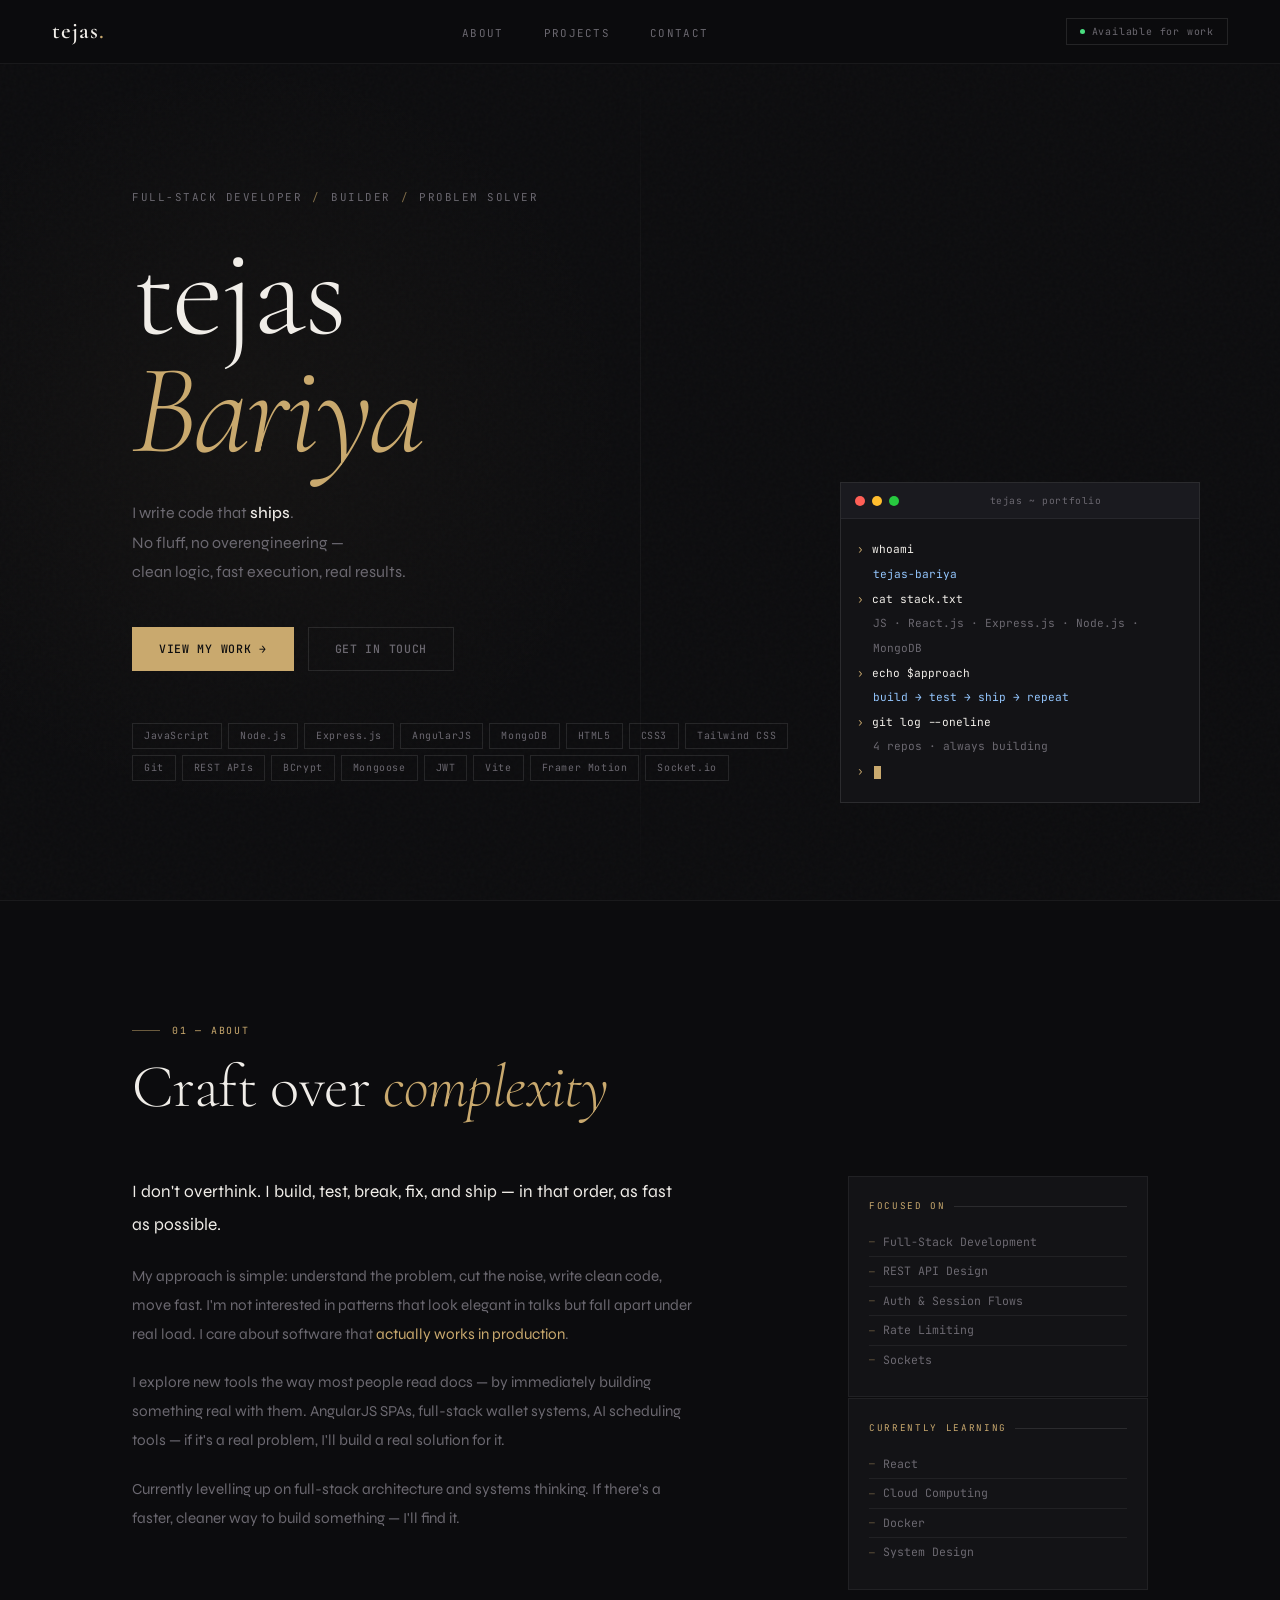
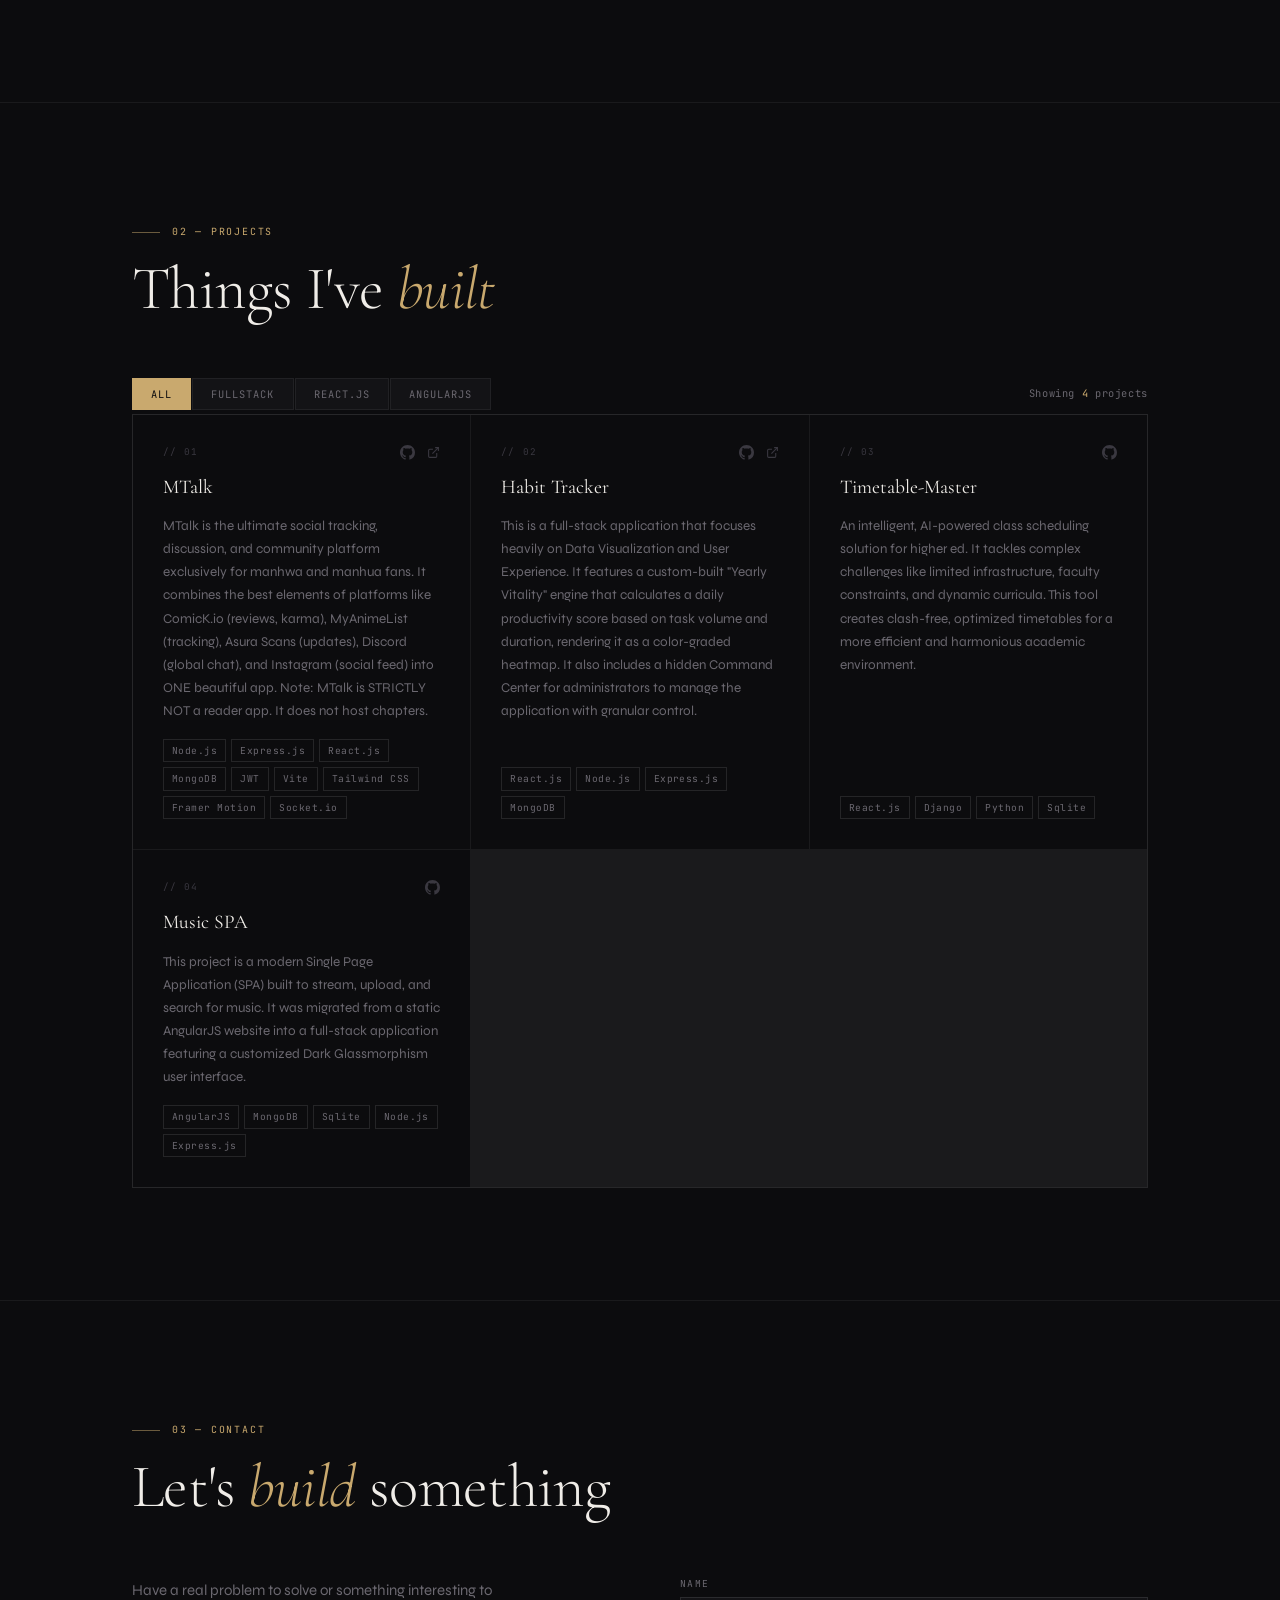
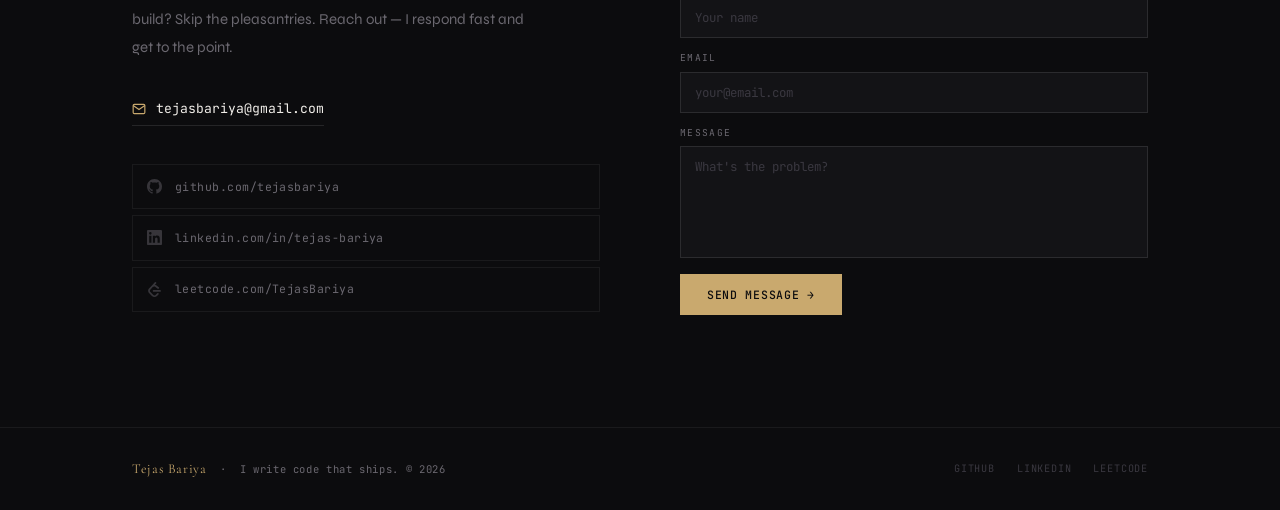
==== commit 8123ef16: "Move files to root and clean up zip" ====
--- a/index.html
+++ b/index.html
@@ -3,13 +3,60 @@
 <head>
   <meta charset="UTF-8" />
   <meta name="viewport" content="width=device-width, initial-scale=1.0" />
-  <title id="site-title"></title>
-  <meta id="site-desc" name="description" content="" />
-   <link rel="preconnect" href="https://fonts.googleapis.com" />
+
+  <!-- Primary, crawlable meta (static — filled with real content, not left empty for JS to fill) -->
+  <title id="site-title">Tejas Bariya — Full-Stack Developer</title>
+  <meta id="site-desc" name="description" content="Tejas Bariya is a full-stack developer building with Node.js, Express, React, AngularJS and MongoDB. Clean logic, fast execution, real results — see projects, stack, and contact info." />
+  <meta name="robots" content="index, follow" />
+  <meta name="author" content="Tejas Bariya" />
+  <meta name="keywords" content="Tejas Bariya, full-stack developer, Node.js developer, React developer, Express.js, MongoDB, AngularJS, portfolio, web developer India" />
+  <link rel="canonical" href="https://tejasbariya.dev/" />
+  <meta name="theme-color" content="#0c0c0e" />
+
+  <!-- Open Graph / Facebook / LinkedIn -->
+  <meta property="og:type" content="website" />
+  <meta property="og:url" content="https://tejasbariya.dev/" />
+  <meta property="og:site_name" content="Tejas Bariya — Portfolio" />
+  <meta property="og:title" content="Tejas Bariya — Full-Stack Developer" />
+  <meta property="og:description" content="Full-stack developer building with Node.js, Express, React, AngularJS and MongoDB. Clean logic, fast execution, real results." />
+  <meta property="og:image" content="https://tejasbariya.dev/assets/images/og-cover.png" />
+  <meta property="og:image:width" content="1200" />
+  <meta property="og:image:height" content="630" />
+  <meta property="og:locale" content="en_US" />
+
+  <!-- Twitter Card -->
+  <meta name="twitter:card" content="summary_large_image" />
+  <meta name="twitter:title" content="Tejas Bariya — Full-Stack Developer" />
+  <meta name="twitter:description" content="Full-stack developer building with Node.js, Express, React, AngularJS and MongoDB." />
+  <meta name="twitter:image" content="https://tejasbariya.dev/assets/images/og-cover.png" />
+
+  <link rel="icon" href="data:image/svg+xml,%3Csvg xmlns='http://www.w3.org/2000/svg' viewBox='0 0 100 100'%3E%3Crect width='100' height='100' fill='%230c0c0e'/%3E%3Ctext x='50' y='68' font-size='55' fill='%23c9a96e' text-anchor='middle' font-family='serif'%3ETB%3C/text%3E%3C/svg%3E" />
+
+  <link rel="preconnect" href="https://fonts.googleapis.com" />
   <link href="https://fonts.googleapis.com/css2?family=Cormorant+Garamond:ital,wght@0,300;0,400;0,600;1,300;1,400&family=Syne:wght@400;500;600;700;800&family=JetBrains+Mono:wght@300;400;500&display=swap" rel="stylesheet" />
   <link rel="stylesheet" href="assets/css/styles.css" />
-  <script src="https://identity.netlify.com/v1/netlify-identity-widget.js"></script>
-  <script src="assets/js/main.js"></script>
+
+  <!-- Structured data: helps Google show a rich result / knowledge panel for the person -->
+  <script type="application/ld+json">
+  {
+    "@context": "https://schema.org",
+    "@type": "Person",
+    "name": "Tejas Bariya",
+    "url": "https://tejasbariya.dev/",
+    "jobTitle": "Full-Stack Developer",
+    "description": "Full-stack developer building with Node.js, Express, React, AngularJS and MongoDB.",
+    "email": "mailto:tejasbariya@gmail.com",
+    "sameAs": [
+      "https://github.com/tejasbariya",
+      "https://www.linkedin.com/in/tejash-bariya/",
+      "https://leetcode.com/u/TejasBariya/"
+    ],
+    "knowsAbout": ["JavaScript", "Node.js", "Express.js", "React", "AngularJS", "MongoDB", "REST APIs", "JWT", "Socket.io"]
+  }
+  </script>
+
+  <script src="https://identity.netlify.com/v1/netlify-identity-widget.js" defer></script>
+  <script src="assets/js/main.js" defer></script>
 </head>
 <body>
 
@@ -17,7 +64,7 @@
 <div class="cur-ring" id="curRing"></div>
 
 <nav class="nav" id="mainNav">
-  <div class="logo"><span id="nav-logo-text"></span><span class="dot">.</span></div>
+  <div class="logo"><span id="nav-logo-text">tejas</span><span class="dot">.</span></div>
   <ul class="nav-links" id="navLinks">
     <li><a href="#about"    data-section="about">About</a></li>
     <li><a href="#projects" data-section="projects">Projects</a></li>
@@ -54,21 +101,23 @@
     <div class="wrap" style="width:100%;position:relative;">
       <div class="hero-inner">
 
-        <div class="hero-eyebrow" id="hero-eyebrow"></div>
+        <div class="hero-eyebrow" id="hero-eyebrow">Full-Stack Developer <span class="sep">/</span> Builder <span class="sep">/</span> Problem Solver</div>
 
         <h1 class="hero-name">
-          <span class="filled" id="hero-name-first"></span>
-          <span class="outline"><span class="gold-italic" id="hero-name-last"></span></span>
+          <span class="filled" id="hero-name-first">tejas</span>
+          <span class="outline"><span class="gold-italic" id="hero-name-last">Bariya</span></span>
         </h1>
 
-        <p class="hero-desc" id="hero-desc"></p>
+        <p class="hero-desc" id="hero-desc">I write code that <strong>ships</strong>.<br />No fluff, no overengineering —<br />clean logic, fast execution, real results.</p>
 
         <div class="hero-actions">
           <a href="#projects" class="btn btn-primary">View My Work →</a>
           <a href="#contact"  class="btn btn-ghost">Get In Touch</a>
         </div>
 
-        <div class="hero-tech" id="heroTech"></div>
+        <div class="hero-tech" id="heroTech">
+          <span class="tech-tag">JavaScript</span><span class="tech-tag">Node.js</span><span class="tech-tag">Express.js</span><span class="tech-tag">AngularJS</span><span class="tech-tag">MongoDB</span><span class="tech-tag">HTML5</span><span class="tech-tag">CSS3</span><span class="tech-tag">Tailwind CSS</span><span class="tech-tag">Git</span><span class="tech-tag">REST APIs</span><span class="tech-tag">BCrypt</span><span class="tech-tag">Mongoose</span><span class="tech-tag">JWT</span><span class="tech-tag">Vite</span><span class="tech-tag">Framer Motion</span><span class="tech-tag">Socket.io</span>
+        </div>
       </div>
 
       <div class="term-widget" aria-hidden="true">
@@ -90,8 +139,33 @@
         <h2 class="sec-title">Craft over <em>complexity</em></h2>
       </div>
       <div class="about-wrap">
-        <div class="about-body reveal" id="about-body"></div>
-        <div class="info-stack reveal" id="infoCards"></div>
+        <div class="about-body reveal" id="about-body">
+          <p>I don't overthink. I build, test, break, fix, and ship — in that order, as fast as possible.</p>
+          <p>My approach is simple: understand the problem, cut the noise, write clean code, move fast. I'm not interested in patterns that look elegant in talks but fall apart under real load. I care about software that <em>actually works in production</em>.</p>
+          <p>I explore new tools the way most people read docs — by immediately building something real with them. AngularJS SPAs, full-stack wallet systems, AI scheduling tools — if it's a real problem, I'll build a real solution for it.</p>
+          <p>Currently levelling up on full-stack architecture and systems thinking. If there's a faster, cleaner way to build something — I'll find it.</p>
+        </div>
+        <div class="info-stack reveal" id="infoCards">
+          <div class="info-card">
+            <div class="info-card-label">focused on</div>
+            <ul>
+              <li>Full-Stack Development</li>
+              <li>REST API Design</li>
+              <li>Auth &amp; Session Flows</li>
+              <li>Rate Limiting</li>
+              <li>Sockets</li>
+            </ul>
+          </div>
+          <div class="info-card">
+            <div class="info-card-label">currently learning</div>
+            <ul>
+              <li>React</li>
+              <li>Cloud Computing</li>
+              <li>Docker</li>
+              <li>System Design</li>
+            </ul>
+          </div>
+        </div>
       </div>
     </div>
   </section>
@@ -107,7 +181,55 @@
           <div class="filter-row" id="filterBar"></div>
           <div class="proj-tally">Showing <span id="projCount">4</span> projects</div>
         </div>
-        <div class="proj-grid" id="projGrid"></div>
+        <div class="proj-grid" id="projGrid">
+          <!-- Static fallback markup for crawlers/no-JS; main.js re-renders this from data/data.json on load -->
+          <article class="proj-card" data-cat="FULLSTACK">
+            <div class="pc-header">
+              <div><div class="pc-num">// 01</div></div>
+              <div class="pc-links-row">
+                <a href="https://github.com/tejasbariya/mtalk-client" target="_blank" rel="noopener" class="pc-icon" title="MTalk on GitHub">GitHub</a>
+                <a href="https://mtalk-client.vercel.app" target="_blank" rel="noopener" class="pc-icon" title="MTalk live demo">Live</a>
+              </div>
+            </div>
+            <h3 class="pc-title">MTalk</h3>
+            <p class="pc-desc">A social tracking, discussion, and community platform for manhwa and manhua fans, combining tracking, reviews, a global chat, and a social feed. Not a chapter-reader app.</p>
+            <div class="pc-tags"><span class="p-tag">Node.js</span><span class="p-tag">Express.js</span><span class="p-tag">React.js</span><span class="p-tag">MongoDB</span><span class="p-tag">JWT</span><span class="p-tag">Vite</span><span class="p-tag">Tailwind CSS</span><span class="p-tag">Framer Motion</span><span class="p-tag">Socket.io</span></div>
+          </article>
+          <article class="proj-card" data-cat="FULLSTACK">
+            <div class="pc-header">
+              <div><div class="pc-num">// 02</div></div>
+              <div class="pc-links-row">
+                <a href="https://github.com/tejasbariya/habit-tracker/tree/main/habit-tracker" target="_blank" rel="noopener" class="pc-icon" title="Habit Tracker on GitHub">GitHub</a>
+                <a href="https://habit-tracker-client-rho.vercel.app/" target="_blank" rel="noopener" class="pc-icon" title="Habit Tracker live demo">Live</a>
+              </div>
+            </div>
+            <h3 class="pc-title">Habit Tracker</h3>
+            <p class="pc-desc">A full-stack app focused on data visualization, with a "Yearly Vitality" engine that scores daily productivity as a color-graded heatmap, plus an admin Command Center.</p>
+            <div class="pc-tags"><span class="p-tag">React.js</span><span class="p-tag">Node.js</span><span class="p-tag">Express.js</span><span class="p-tag">MongoDB</span></div>
+          </article>
+          <article class="proj-card" data-cat="React.js">
+            <div class="pc-header">
+              <div><div class="pc-num">// 03</div></div>
+              <div class="pc-links-row">
+                <a href="https://github.com/tejasbariya/TimetableMaster" target="_blank" rel="noopener" class="pc-icon" title="Timetable-Master on GitHub">GitHub</a>
+              </div>
+            </div>
+            <h3 class="pc-title">Timetable-Master</h3>
+            <p class="pc-desc">An AI-powered class scheduling tool for higher ed that produces clash-free, optimized timetables around infrastructure and faculty constraints.</p>
+            <div class="pc-tags"><span class="p-tag">React.js</span><span class="p-tag">Django</span><span class="p-tag">Python</span><span class="p-tag">Sqlite</span></div>
+          </article>
+          <article class="proj-card" data-cat="AngularJS">
+            <div class="pc-header">
+              <div><div class="pc-num">// 04</div></div>
+              <div class="pc-links-row">
+                <a href="https://github.com/tejasbariya/music-spa" target="_blank" rel="noopener" class="pc-icon" title="Music SPA on GitHub">GitHub</a>
+              </div>
+            </div>
+            <h3 class="pc-title">Music SPA</h3>
+            <p class="pc-desc">A single-page app to stream, upload, and search for music, migrated from a static AngularJS site into a full-stack app with a Dark Glassmorphism UI.</p>
+            <div class="pc-tags"><span class="p-tag">AngularJS</span><span class="p-tag">MongoDB</span><span class="p-tag">Sqlite</span><span class="p-tag">Node.js</span><span class="p-tag">Express.js</span></div>
+          </article>
+        </div>
       </div>
     </div>
   </section>
@@ -121,13 +243,13 @@
       <div class="contact-wrap">
 
         <div class="reveal">
-          <p class="contact-intro" id="contact-intro"></p>
-          <a href="" class="contact-email-link" id="contact-email-link">
+          <p class="contact-intro" id="contact-intro">Have a real problem to solve or something interesting to build?<br />Skip the pleasantries. Reach out — I respond fast and get to the point.</p>
+          <a href="mailto:tejasbariya@gmail.com" class="contact-email-link" id="contact-email-link">
             <svg width="14" height="14" viewBox="0 0 24 24" fill="none" stroke="currentColor" stroke-width="2">
               <path d="M4 4h16c1.1 0 2 .9 2 2v12c0 1.1-.9 2-2 2H4c-1.1 0-2-.9-2-2V6c0-1.1.9-2 2-2z"/>
               <polyline points="22,6 12,13 2,6"/>
             </svg>
-            <span id="contact-email-text"></span>
+            <span id="contact-email-text">tejasbariya@gmail.com</span>
           </a>
           <div class="social-list">
             <a href="https://github.com/tejasbariya" target="_blank" rel="noopener" class="social-link">
@@ -178,7 +300,7 @@
 <footer>
   <div class="wrap">
     <div class="footer-inner">
-      <div class="footer-left"><strong id="footer-name"></strong> &nbsp;·&nbsp; <span id="footer-tagline"></span> &copy; <span id="footYear"></span></div>
+      <div class="footer-left"><strong id="footer-name">Tejas Bariya</strong> &nbsp;·&nbsp; <span id="footer-tagline">I write code that ships.</span> &copy; <span id="footYear"></span></div>
       <div class="footer-right">
         <a href="https://github.com/tejasbariya"             target="_blank" rel="noopener">GitHub</a>
         <a href="https://www.linkedin.com/in/tejas-bariya/" target="_blank" rel="noopener">LinkedIn</a>
@@ -187,6 +309,16 @@
     </div>
   </div>
 </footer>
+
+<noscript>
+  <div style="max-width:680px;margin:40px auto;padding:0 24px;font-family:sans-serif;color:#f0ede8;background:#0c0c0e;">
+    <h1>Tejas Bariya — Full-Stack Developer</h1>
+    <p>I write code that ships. No fluff, no overengineering — clean logic, fast execution, real results.</p>
+    <p>Stack: JavaScript, Node.js, Express.js, AngularJS, MongoDB, HTML5, CSS3, Tailwind CSS, REST APIs, JWT, Socket.io.</p>
+    <p>Projects: MTalk, Habit Tracker, Timetable-Master, Music SPA — see <a href="https://github.com/tejasbariya" style="color:#c9a96e;">github.com/tejasbariya</a>.</p>
+    <p>Contact: <a href="mailto:tejasbariya@gmail.com" style="color:#c9a96e;">tejasbariya@gmail.com</a> · <a href="https://www.linkedin.com/in/tejas-bariya/" style="color:#c9a96e;">LinkedIn</a></p>
+  </div>
+</noscript>
 
 <script>
   if (window.netlifyIdentity) {
